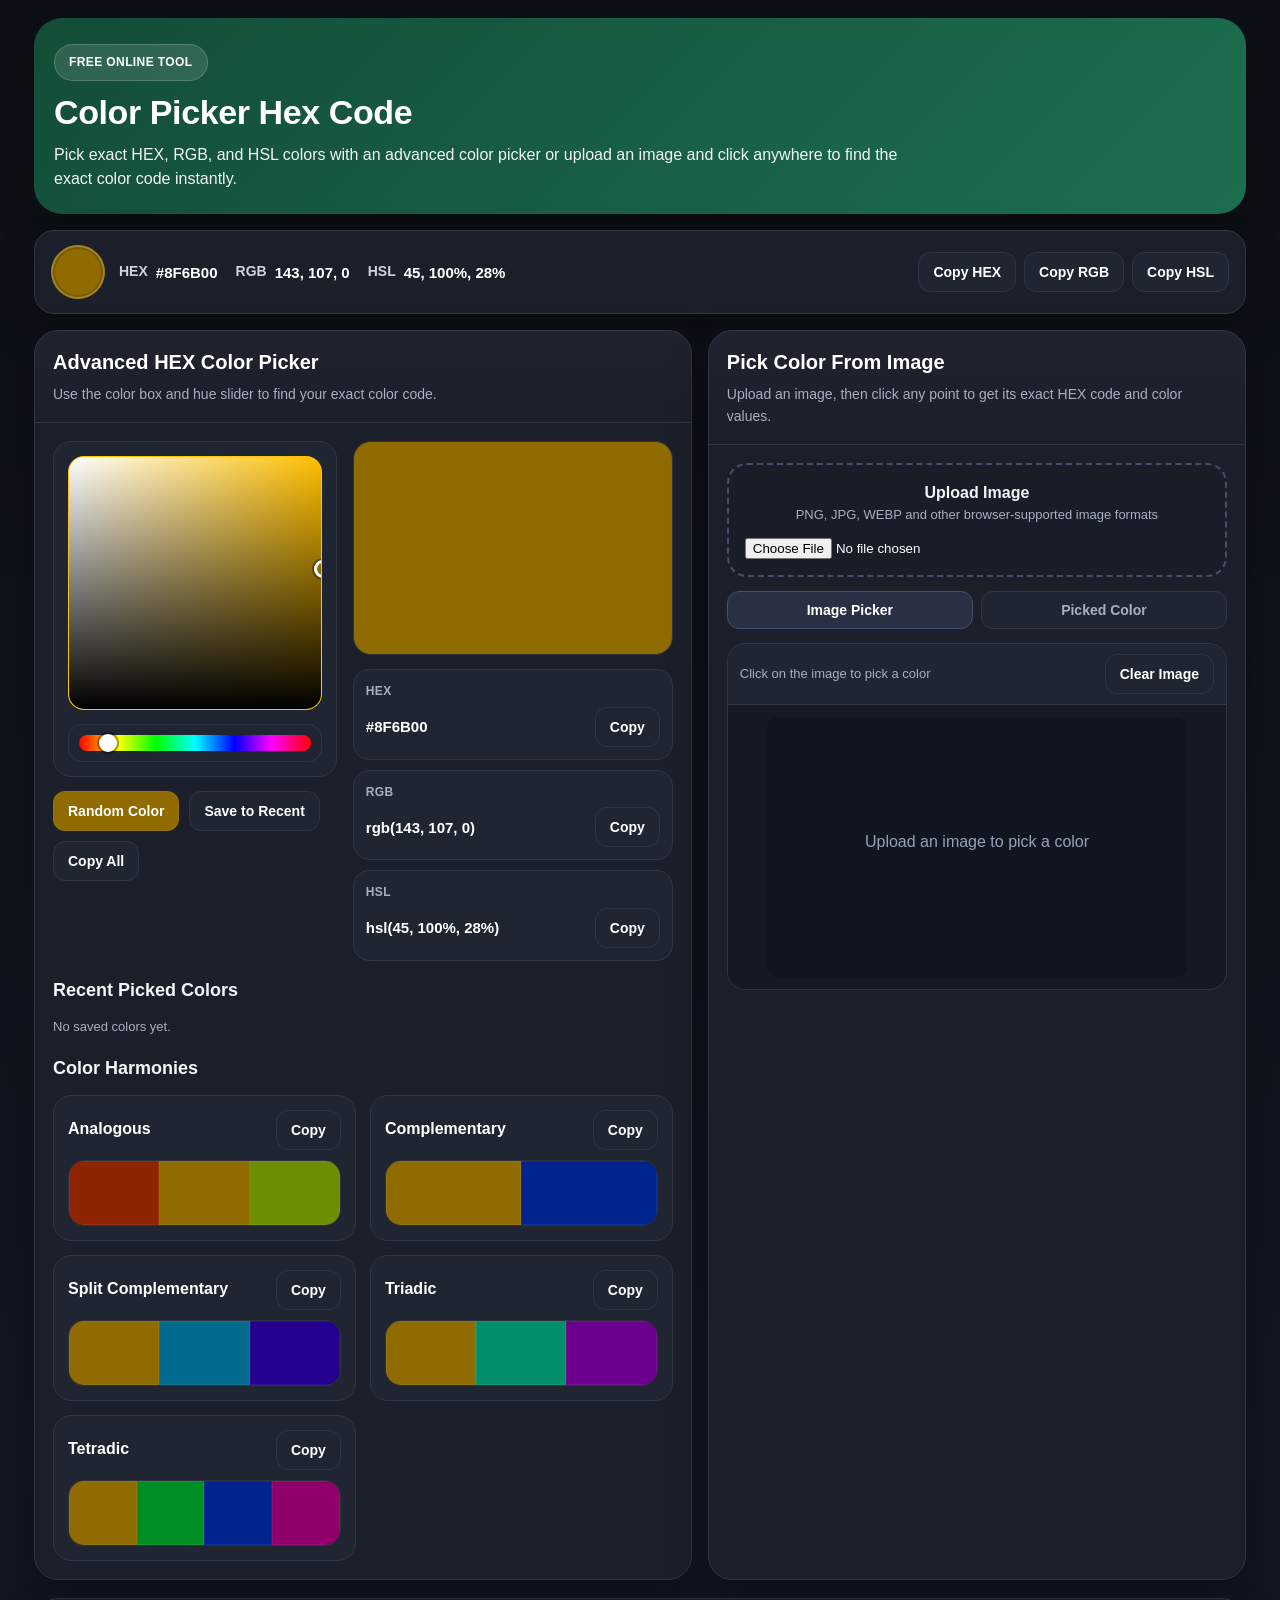
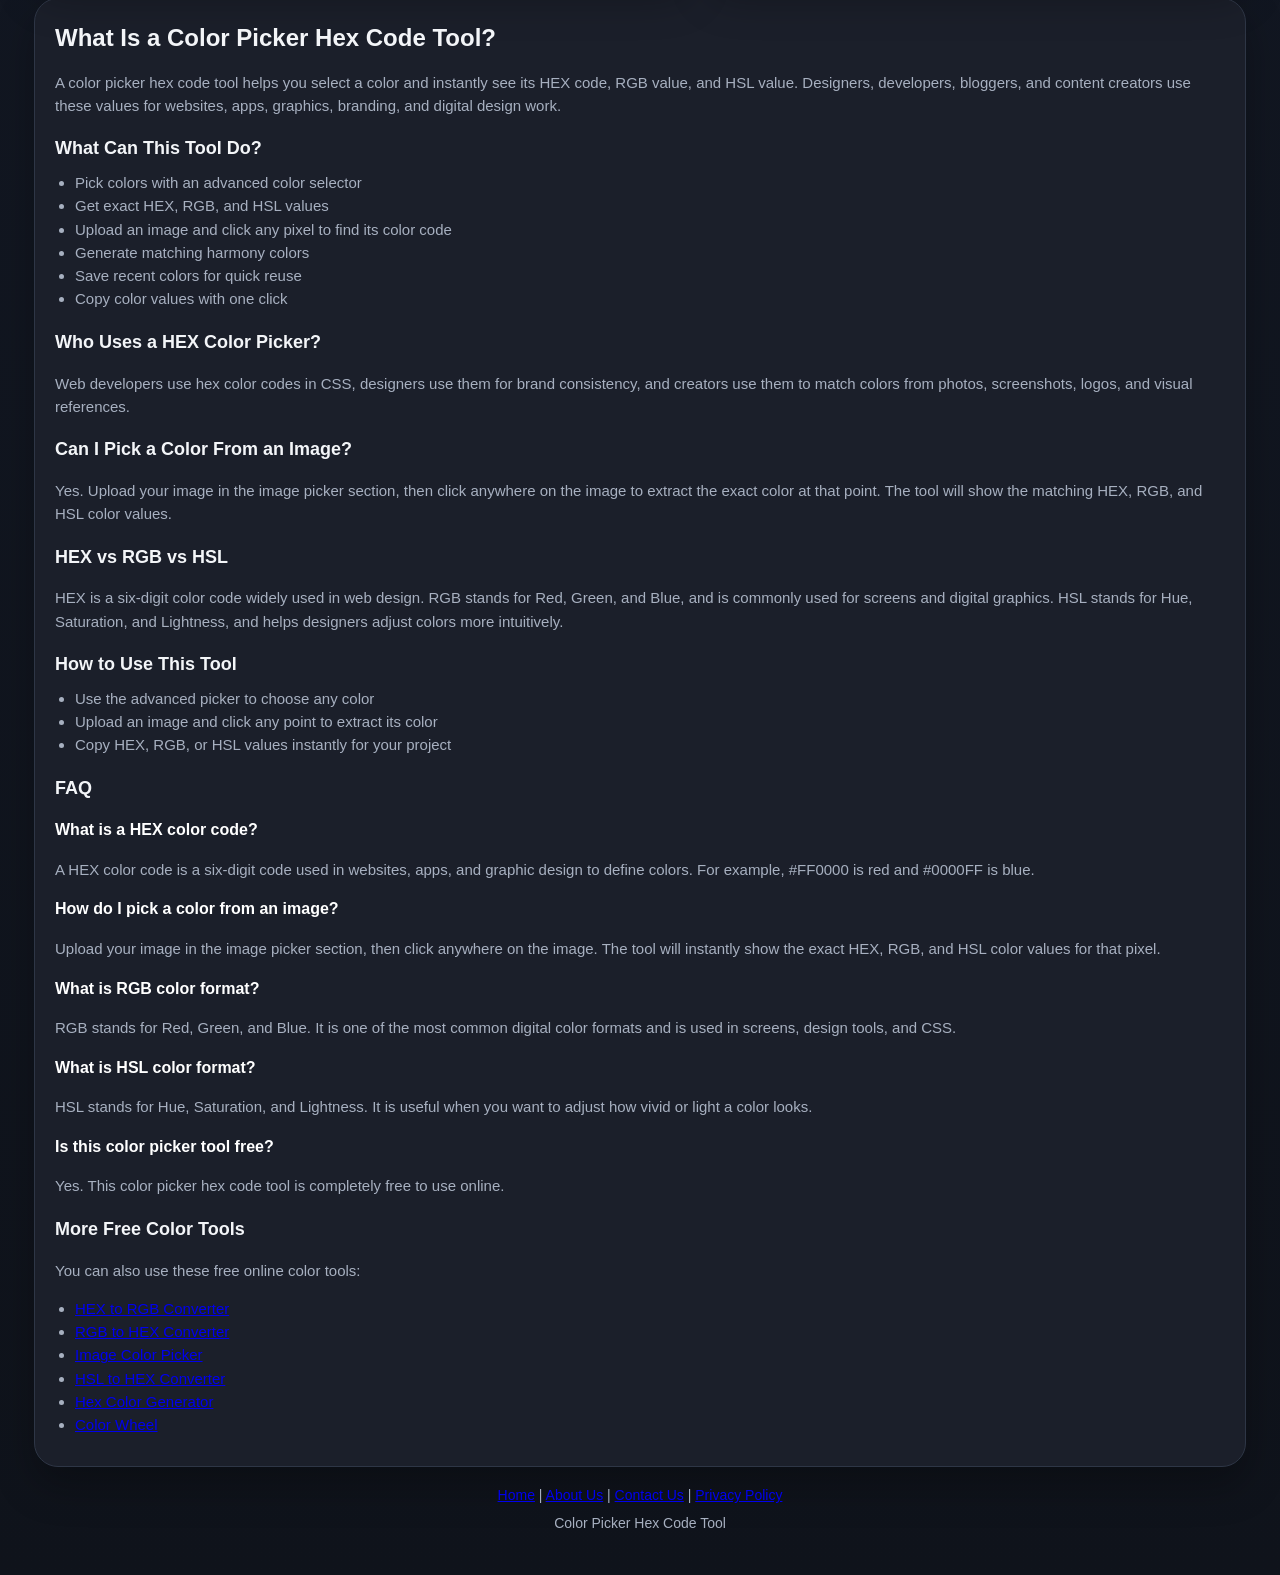
==== index.html @ aa0d80d0 "Update index.html" ====
<!DOCTYPE html>
<html lang="en">
<head>
  <meta charset="UTF-8" />
  <link rel="icon" type="image/x-icon" href="/favicon.ico" />
  <!-- Google tag (gtag.js) -->
  <script async src="https://www.googletagmanager.com/gtag/js?id=G-P5N50SHEJW"></script>
  <script>
    window.dataLayer = window.dataLayer || [];
    function gtag(){dataLayer.push(arguments);}
    gtag('js', new Date());
    gtag('config', 'G-P5N50SHEJW');
  </script>
  <meta name="viewport" content="width=device-width, initial-scale=1.0" />

  <title>Color Picker Hex Code – Pick HEX, RGB, HSL Color From Picker or Image</title>
  <meta name="description" content="Free Color Picker Hex Code tool. Pick HEX, RGB, and HSL colors with an advanced color picker or upload an image and click any pixel to get its exact color code online." />
  <meta name="keywords" content="color picker hex code, hex color picker, color picker, image color picker, pick color from image, hex code picker, rgb color picker, hsl color picker" />
  <meta name="robots" content="index, follow" />
  <meta name="theme-color" content="#0f1117" />
  <meta name="twitter:card" content="summary_large_image" />
  <meta name="twitter:title" content="Color Picker Hex Code – Pick HEX, RGB, HSL Color From Picker or Image" />
  <meta name="twitter:description" content="Use a free online color picker hex code tool or upload an image to pick exact HEX, RGB, and HSL colors." />
  <link rel="canonical" href="https://colorpickerhexcode.com/" />

  <meta property="og:title" content="Color Picker Hex Code – Pick HEX, RGB, HSL Color From Picker or Image" />
  <meta property="og:description" content="Use a free online color picker hex code tool or upload an image to pick exact HEX, RGB, and HSL colors." />
  <meta property="og:type" content="website" />
  <meta property="og:url" content="https://colorpickerhexcode.com/" />

  <style>
    :root{
      --bg:#0f1117;
      --bg-2:#171a22;
      --card:#1b1f2a;
      --card-2:#202532;
      --text:#f3f5f8;
      --muted:#a7b0c0;
      --line:#2e3646;
      --accent:#8f6b00;
      --accent-2:#c9a227;
      --green:#134d37;
      --soft:#121620;
      --shadow:0 18px 40px rgba(0,0,0,.28);
      --radius-xl:24px;
      --radius-lg:18px;
      --radius-md:14px;
    }

    *{ box-sizing:border-box; }

    html,body{
      margin:0;
      padding:0;
      font-family:Arial,sans-serif;
      background:linear-gradient(180deg, #0c0f15, #121722 45%, #0f131b);
      color:var(--text);
    }

    body{ line-height:1.55; }

    .container{
      max-width:1240px;
      margin:0 auto;
      padding:18px 14px 34px;
    }

    .hero{
      background:linear-gradient(135deg, #134d37, #1d6f4f);
      color:#fff;
      border-radius:28px;
      padding:26px 20px 22px;
      box-shadow:var(--shadow);
      margin-bottom:16px;
    }

    .eyebrow{
      display:inline-block;
      padding:8px 14px;
      border-radius:999px;
      background:rgba(255,255,255,.12);
      border:1px solid rgba(255,255,255,.18);
      font-size:12px;
      font-weight:700;
      letter-spacing:.4px;
      text-transform:uppercase;
      margin-bottom:12px;
    }

    h1{
      margin:0;
      font-size:34px;
      line-height:1.12;
      letter-spacing:-.4px;
    }

    .hero p{
      margin:12px 0 0;
      max-width:860px;
      font-size:16px;
      color:rgba(255,255,255,.94);
    }

    .top-bar{
      background:var(--card);
      border:1px solid var(--line);
      border-radius:20px;
      padding:14px 16px;
      display:grid;
      grid-template-columns:auto 1fr auto;
      gap:14px;
      align-items:center;
      box-shadow:var(--shadow);
      margin-bottom:16px;
    }

    .top-swatch{
      width:54px;
      height:54px;
      border-radius:50%;
      border:2px solid rgba(255,255,255,.16);
      box-shadow:inset 0 0 0 2px rgba(0,0,0,.15);
      background:#8f6b00;
      flex:none;
    }

    .top-values{
      display:flex;
      gap:18px;
      flex-wrap:wrap;
      align-items:center;
      min-width:0;
    }

    .top-item{
      display:flex;
      gap:8px;
      align-items:center;
      flex-wrap:wrap;
    }

    .top-label{
      font-size:14px;
      font-weight:700;
      color:#d9deea;
      opacity:.95;
    }

    .top-value{
      font-size:15px;
      font-weight:800;
      color:#fff;
      word-break:break-word;
    }

    .top-actions{
      display:flex;
      gap:8px;
      flex-wrap:wrap;
      justify-content:flex-end;
    }

    .grid{
      display:grid;
      grid-template-columns:1.1fr .9fr;
      gap:16px;
    }

    .card{
      background:var(--card);
      border:1px solid var(--line);
      border-radius:var(--radius-xl);
      box-shadow:var(--shadow);
      overflow:hidden;
    }

    .card-head{
      padding:16px 18px;
      border-bottom:1px solid var(--line);
      background:linear-gradient(180deg, rgba(255,255,255,.02), rgba(255,255,255,0));
    }

    .card-head h2{
      margin:0;
      font-size:20px;
      color:#fff;
    }

    .card-head p{
      margin:6px 0 0;
      color:var(--muted);
      font-size:14px;
    }

    .card-body{ padding:18px; }

    .btn, .mini-btn, .tab-btn{
      border:none;
      cursor:pointer;
      font-family:inherit;
      transition:.18s ease;
    }

    .btn{
      background:var(--accent);
      color:#fff;
      padding:11px 14px;
      border-radius:12px;
      font-size:14px;
      font-weight:700;
      border:1px solid rgba(255,255,255,.06);
    }

    .btn.secondary{
      background:var(--card-2);
      color:#fff;
      border:1px solid var(--line);
    }

    .btn:hover,
    .mini-btn:hover,
    .tab-btn:hover{
      transform:translateY(-1px);
    }

    .controls{
      display:flex;
      gap:10px;
      flex-wrap:wrap;
      margin-top:14px;
    }

    .picker-grid{
      display:grid;
      grid-template-columns:1fr 320px;
      gap:16px;
      align-items:start;
    }

    .sv-panel{
      background:var(--card-2);
      border:1px solid var(--line);
      border-radius:18px;
      padding:14px;
    }

    .sv-wrap{
      position:relative;
      width:100%;
      aspect-ratio:1/1;
      border-radius:16px;
      overflow:hidden;
      cursor:crosshair;
      border:1px solid rgba(255,255,255,.06);
      background:red;
    }

    .sv-white,
    .sv-black{
      position:absolute;
      inset:0;
    }

    .sv-white{
      background:linear-gradient(to right, #fff, rgba(255,255,255,0));
    }

    .sv-black{
      background:linear-gradient(to top, #000, rgba(0,0,0,0));
    }

    .sv-pointer{
      position:absolute;
      width:18px;
      height:18px;
      border-radius:50%;
      border:3px solid #fff;
      box-shadow:0 0 0 2px rgba(0,0,0,.35);
      transform:translate(-50%, -50%);
      pointer-events:none;
    }

    .hue-wrap{
      margin-top:14px;
      background:var(--card-2);
      border:1px solid var(--line);
      border-radius:14px;
      padding:10px;
    }

    .hue-track{
      position:relative;
      height:16px;
      border-radius:999px;
      cursor:pointer;
      background:linear-gradient(90deg,
        #ff0000 0%,
        #ffff00 17%,
        #00ff00 33%,
        #00ffff 50%,
        #0000ff 67%,
        #ff00ff 83%,
        #ff0000 100%);
    }

    .hue-thumb{
      position:absolute;
      top:50%;
      width:18px;
      height:18px;
      border-radius:50%;
      border:3px solid #fff;
      box-shadow:0 0 0 2px rgba(0,0,0,.35);
      transform:translate(-50%, -50%);
      pointer-events:none;
      background:#fff;
    }

    .picker-side{
      display:grid;
      gap:14px;
    }

    .preview-box{
      min-height:214px;
      border-radius:18px;
      border:1px solid var(--line);
      background:#8f6b00;
    }

    .value-grid{
      display:flex;
      gap:10px;
      flex-wrap:wrap;
    }

    .value-box{
      flex:1 1 190px;
      min-width:190px;
      border:1px solid var(--line);
      border-radius:16px;
      padding:12px;
      background:var(--card-2);
    }

    .label{
      font-size:12px;
      font-weight:700;
      color:var(--muted);
      margin-bottom:6px;
      text-transform:uppercase;
      letter-spacing:.4px;
    }

    .value-row{
      display:flex;
      gap:8px;
      align-items:center;
      justify-content:space-between;
      flex-wrap:wrap;
    }

    .value-text{
      flex:1;
      min-width:0;
      font-size:15px;
      font-weight:800;
      color:#fff;
      word-break:break-word;
    }

    .status{
      margin-top:10px;
      min-height:18px;
      font-size:13px;
      color:var(--muted);
    }

    .recent{
      margin-top:16px;
    }

    .recent h3,
    .harmonies h3{
      margin:0 0 12px;
      font-size:18px;
    }

    .palette{
      display:flex;
      flex-wrap:wrap;
      gap:10px;
    }

    .chip{
      width:62px;
      text-align:center;
    }

    .chip-color{
      width:62px;
      height:62px;
      border-radius:14px;
      border:1px solid var(--line);
      cursor:pointer;
      background:#777;
    }

    .chip-code{
      margin-top:6px;
      font-size:11px;
      font-weight:700;
      color:var(--muted);
      word-break:break-word;
    }

    .tabs{
      display:grid;
      grid-template-columns:repeat(2,1fr);
      gap:8px;
      margin:14px 0;
    }

    .tab-btn{
      padding:10px 12px;
      border-radius:12px;
      border:1px solid var(--line);
      background:var(--card-2);
      color:var(--muted);
      font-weight:700;
      font-size:14px;
    }

    .tab-btn.active{
      background:#293043;
      color:#fff;
      border-color:#46506a;
    }

    .panel{ display:none; }
    .panel.active{ display:block; }

    .upload-box{
      border:2px dashed #44506a;
      border-radius:20px;
      padding:16px;
      background:#181d28;
      text-align:center;
    }

    .upload-box input{
      display:block;
      width:100%;
      margin:12px 0 0;
      color:#fff;
    }

    .hint{
      color:var(--muted);
      font-size:13px;
    }

    .canvas-wrap{
      border:1px solid var(--line);
      border-radius:18px;
      background:var(--card-2);
      overflow:hidden;
    }

    .canvas-toolbar{
      padding:10px 12px;
      border-bottom:1px solid var(--line);
      display:flex;
      justify-content:space-between;
      align-items:center;
      gap:10px;
      flex-wrap:wrap;
    }

    .canvas-stage{
      padding:12px;
      display:flex;
      justify-content:center;
      align-items:center;
      min-height:260px;
      background:#151923;
    }

    canvas{
      max-width:100%;
      height:auto;
      display:block;
      border-radius:12px;
      cursor:crosshair;
      background:#111520;
    }

    .picked-info{
      display:grid;
      grid-template-columns:90px 1fr;
      gap:12px;
      align-items:center;
      margin-top:14px;
      padding:12px;
      border:1px solid var(--line);
      border-radius:16px;
      background:var(--card-2);
    }

    .picked-preview{
      width:90px;
      height:90px;
      border-radius:16px;
      border:1px solid var(--line);
      background:#134d37;
    }

    .harmonies{
      margin-top:18px;
    }

    .harmonies-grid{
      display:grid;
      grid-template-columns:repeat(2,1fr);
      gap:14px;
    }

    .harmony-card{
      background:var(--card-2);
      border:1px solid var(--line);
      border-radius:18px;
      padding:14px;
    }

    .harmony-head{
      display:flex;
      align-items:center;
      justify-content:space-between;
      gap:10px;
      margin-bottom:10px;
    }

    .harmony-title{
      font-size:16px;
      font-weight:800;
      color:#fff;
    }

    .harmony-strip{
      display:flex;
      overflow:hidden;
      border-radius:16px;
      min-height:64px;
      border:1px solid rgba(255,255,255,.06);
    }

    .harmony-color{
      flex:1;
      position:relative;
      cursor:pointer;
      min-height:64px;
    }

    .harmony-color::after{
      content:"";
      position:absolute;
      inset:0;
      box-shadow:inset 0 0 0 1px rgba(255,255,255,.06);
    }

    .info{
      margin-top:18px;
      background:var(--card);
      border:1px solid var(--line);
      border-radius:var(--radius-xl);
      box-shadow:var(--shadow);
      padding:20px;
    }

    .info h2{
      margin:0 0 10px;
      font-size:24px;
    }

    .info h3{
      margin:18px 0 8px;
      font-size:18px;
    }

    .info h4{
      margin:16px 0 8px;
      font-size:16px;
      color:#fff;
    }

    .info p, .info li{
      color:var(--muted);
      font-size:15px;
    }

    .info ul{
      margin:0 0 10px 20px;
      padding:0;
    }

    .footer{
      text-align:center;
      color:var(--muted);
      font-size:14px;
      padding:18px 8px 6px;
    }

    @media (max-width:1020px){
      .grid{
        grid-template-columns:1fr;
      }
      .picker-grid{
        grid-template-columns:1fr;
      }
      .harmonies-grid{
        grid-template-columns:1fr;
      }
    }

    @media (max-width:760px){
      .container{
        padding:10px 10px 26px;
      }

      .hero{
        border-radius:22px;
        padding:20px 16px 18px;
      }

      h1{
        font-size:26px;
      }

      .top-bar{
        grid-template-columns:1fr;
        justify-items:start;
      }

      .top-actions{
        justify-content:flex-start;
      }

      .picker-side{
        gap:10px;
      }

      .preview-box{
        min-height:54px;
        height:54px;
        border-radius:999px;
      }

      .controls #copyAllBtn{
        display:none;
      }

      .picker-side .value-grid{
        display:none;
      }

      .picked-info{
        grid-template-columns:1fr;
      }

      .picked-preview{
        width:100%;
        height:54px;
        border-radius:999px;
      }
    }
  </style>

  <script type="application/ld+json">
  {
    "@context":"https://schema.org",
    "@type":"WebApplication",
    "name":"Color Picker Hex Code",
    "url":"https://colorpickerhexcode.com/",
    "applicationCategory":"UtilityApplication",
    "operatingSystem":"Any",
    "description":"A free online color picker hex code tool that lets users select colors and pick exact color values from uploaded images."
  }
  </script>
</head>
<body>
  <div class="container">
    <section class="hero">
      <div class="eyebrow">Free Online Tool</div>
      <h1>Color Picker Hex Code</h1>
      <p>
        Pick exact HEX, RGB, and HSL colors with an advanced color picker or upload an image and click anywhere to find the exact color code instantly.
      </p>
    </section>

    <section class="top-bar">
      <div class="top-swatch" id="topSwatch"></div>

      <div class="top-values">
        <div class="top-item">
          <span class="top-label">HEX</span>
          <span class="top-value" id="topHex">#8F6B00</span>
        </div>
        <div class="top-item">
          <span class="top-label">RGB</span>
          <span class="top-value" id="topRgb">143, 107, 0</span>
        </div>
        <div class="top-item">
          <span class="top-label">HSL</span>
          <span class="top-value" id="topHsl">45, 100%, 28%</span>
        </div>
      </div>

      <div class="top-actions">
        <button class="btn secondary" id="copyTopHexBtn">Copy HEX</button>
        <button class="btn secondary" id="copyTopRgbBtn">Copy RGB</button>
        <button class="btn secondary" id="copyTopHslBtn">Copy HSL</button>
      </div>
    </section>

    <section class="grid">
      <div class="card">
        <div class="card-head">
          <h2>Advanced HEX Color Picker</h2>
          <p>Use the color box and hue slider to find your exact color code.</p>
        </div>

        <div class="card-body">
          <div class="picker-grid">
            <div>
              <div class="sv-panel">
                <div class="sv-wrap" id="svWrap">
                  <div class="sv-white"></div>
                  <div class="sv-black"></div>
                  <div class="sv-pointer" id="svPointer"></div>
                </div>

                <div class="hue-wrap">
                  <div class="hue-track" id="hueTrack">
                    <div class="hue-thumb" id="hueThumb"></div>
                  </div>
                </div>
              </div>

              <div class="controls">
                <button class="btn" id="randomBtn">Random Color</button>
                <button class="btn secondary" id="saveRecentBtn">Save to Recent</button>
                <button class="btn secondary" id="copyAllBtn">Copy All</button>
              </div>

              <div class="status" id="status"></div>
            </div>

            <div class="picker-side">
              <div class="preview-box" id="bigSwatch"></div>

              <div class="value-grid">
                <div class="value-box">
                  <div class="label">HEX</div>
                  <div class="value-row">
                    <div class="value-text" id="hexValue">#8F6B00</div>
                    <button class="btn secondary" id="copyHexBtn">Copy</button>
                  </div>
                </div>

                <div class="value-box">
                  <div class="label">RGB</div>
                  <div class="value-row">
                    <div class="value-text" id="rgbValue">rgb(143, 107, 0)</div>
                    <button class="btn secondary" id="copyRgbBtn">Copy</button>
                  </div>
                </div>

                <div class="value-box">
                  <div class="label">HSL</div>
                  <div class="value-row">
                    <div class="value-text" id="hslValue">hsl(45, 100%, 28%)</div>
                    <button class="btn secondary" id="copyHslBtn">Copy</button>
                  </div>
                </div>
              </div>
            </div>
          </div>

          <div class="recent">
            <h3>Recent Picked Colors</h3>
            <div class="palette" id="recentPalette"></div>
          </div>

          <div class="harmonies">
            <h3>Color Harmonies</h3>
            <div class="harmonies-grid" id="harmoniesGrid"></div>
          </div>
        </div>
      </div>

      <div class="card">
        <div class="card-head">
          <h2>Pick Color From Image</h2>
          <p>Upload an image, then click any point to get its exact HEX code and color values.</p>
        </div>

        <div class="card-body">
          <div class="upload-box">
            <strong>Upload Image</strong>
            <div class="hint">PNG, JPG, WEBP and other browser-supported image formats</div>
            <input type="file" id="imageUpload" accept="image/*" />
          </div>

          <div class="tabs">
            <button class="tab-btn active" data-tab="imageTab">Image Picker</button>
            <button class="tab-btn" data-tab="pickedTab">Picked Color</button>
          </div>

          <div class="panel active" id="imageTab">
            <div class="canvas-wrap">
              <div class="canvas-toolbar">
                <div class="hint">Click on the image to pick a color</div>
                <button class="btn secondary" id="clearImageBtn">Clear Image</button>
              </div>
              <div class="canvas-stage">
                <canvas id="imageCanvas" width="420" height="260"></canvas>
              </div>
            </div>
          </div>

          <div class="panel" id="pickedTab">
            <div class="picked-info">
              <div class="picked-preview" id="pickedPreview"></div>

              <div>
                <div class="value-grid">
                  <div class="value-box">
                    <div class="label">HEX</div>
                    <div class="value-row">
                      <div class="value-text" id="imgHex">#134D37</div>
                      <button class="btn secondary" id="copyImgHexBtn">Copy</button>
                    </div>
                  </div>

                  <div class="value-box">
                    <div class="label">RGB</div>
                    <div class="value-row">
                      <div class="value-text" id="imgRgb">rgb(19, 77, 55)</div>
                      <button class="btn secondary" id="copyImgRgbBtn">Copy</button>
                    </div>
                  </div>

                  <div class="value-box">
                    <div class="label">HSL</div>
                    <div class="value-row">
                      <div class="value-text" id="imgHsl">hsl(157, 60%, 19%)</div>
                      <button class="btn secondary" id="copyImgHslBtn">Copy</button>
                    </div>
                  </div>
                </div>

                <div class="controls">
                  <button class="btn" id="usePickedBtn">Use This Color Above</button>
                  <button class="btn secondary" id="savePickedBtn">Save Picked Color</button>
                </div>
              </div>
            </div>
          </div>

          <div class="status" id="imageStatus"></div>
        </div>
      </div>
    </section>

    <section class="info">
      <h2>What Is a Color Picker Hex Code Tool?</h2>
      <p>
        A color picker hex code tool helps you select a color and instantly see its HEX code, RGB value, and HSL value. Designers, developers, bloggers, and content creators use these values for websites, apps, graphics, branding, and digital design work.
      </p>

      <h3>What Can This Tool Do?</h3>
      <ul>
        <li>Pick colors with an advanced color selector</li>
        <li>Get exact HEX, RGB, and HSL values</li>
        <li>Upload an image and click any pixel to find its color code</li>
        <li>Generate matching harmony colors</li>
        <li>Save recent colors for quick reuse</li>
        <li>Copy color values with one click</li>
      </ul>

      <h3>Who Uses a HEX Color Picker?</h3>
      <p>
        Web developers use hex color codes in CSS, designers use them for brand consistency, and creators use them to match colors from photos, screenshots, logos, and visual references.
      </p>

      <h3>Can I Pick a Color From an Image?</h3>
      <p>
        Yes. Upload your image in the image picker section, then click anywhere on the image to extract the exact color at that point. The tool will show the matching HEX, RGB, and HSL color values.
      </p>

      <h3>HEX vs RGB vs HSL</h3>
      <p>
        HEX is a six-digit color code widely used in web design. RGB stands for Red, Green, and Blue, and is commonly used for screens and digital graphics. HSL stands for Hue, Saturation, and Lightness, and helps designers adjust colors more intuitively.
      </p>

      <h3>How to Use This Tool</h3>
      <ul>
        <li>Use the advanced picker to choose any color</li>
        <li>Upload an image and click any point to extract its color</li>
        <li>Copy HEX, RGB, or HSL values instantly for your project</li>
      </ul>

      <h3>FAQ</h3>

      <h4>What is a HEX color code?</h4>
      <p>
        A HEX color code is a six-digit code used in websites, apps, and graphic design to define colors. For example, #FF0000 is red and #0000FF is blue.
      </p>

      <h4>How do I pick a color from an image?</h4>
      <p>
        Upload your image in the image picker section, then click anywhere on the image. The tool will instantly show the exact HEX, RGB, and HSL color values for that pixel.
      </p>

      <h4>What is RGB color format?</h4>
      <p>
        RGB stands for Red, Green, and Blue. It is one of the most common digital color formats and is used in screens, design tools, and CSS.
      </p>

      <h4>What is HSL color format?</h4>
      <p>
        HSL stands for Hue, Saturation, and Lightness. It is useful when you want to adjust how vivid or light a color looks.
      </p>

      <h4>Is this color picker tool free?</h4>
      <p>
        Yes. This color picker hex code tool is completely free to use online.
      </p>
      <h3>More Free Color Tools</h3>

      <p>
      You can also use these free online color tools:
      </p>

      <ul>
        <li><a href="/hex-to-rgb.html">HEX to RGB Converter</a></li>
        <li><a href="/rgb-to-hex.html">RGB to HEX Converter</a></li>
        <li><a href="/image-color-picker.html">Image Color Picker</a></li>
        <li><a href="/hsl-to-hex.html">HSL to HEX Converter</a></li>
        <li><a href="/hex-color-generator.html">Hex Color Generator</a></li>
        <li><a href="/color-wheel.html">Color Wheel</a></li>
      </ul>
    </section>

    <div class="footer">
      <div>
        <a href="/">Home</a> |
        <a href="/about.html">About Us</a> |
        <a href="/contact.html">Contact Us</a> |
        <a href="/privacy-policy.html">Privacy Policy</a>
      </div>

      <div style="margin-top:6px;">
        Color Picker Hex Code Tool
      </div>
    </div>

  <script>
    const bigSwatch = document.getElementById('bigSwatch');
    const topSwatch = document.getElementById('topSwatch');

    const hexValue = document.getElementById('hexValue');
    const rgbValue = document.getElementById('rgbValue');
    const hslValue = document.getElementById('hslValue');

    const topHex = document.getElementById('topHex');
    const topRgb = document.getElementById('topRgb');
    const topHsl = document.getElementById('topHsl');

    const status = document.getElementById('status');
    const imageStatus = document.getElementById('imageStatus');

    const randomBtn = document.getElementById('randomBtn');
    const saveRecentBtn = document.getElementById('saveRecentBtn');
    const copyAllBtn = document.getElementById('copyAllBtn');

    const copyHexBtn = document.getElementById('copyHexBtn');
    const copyRgbBtn = document.getElementById('copyRgbBtn');
    const copyHslBtn = document.getElementById('copyHslBtn');

    const copyTopHexBtn = document.getElementById('copyTopHexBtn');
    const copyTopRgbBtn = document.getElementById('copyTopRgbBtn');
    const copyTopHslBtn = document.getElementById('copyTopHslBtn');

    const recentPalette = document.getElementById('recentPalette');
    const harmoniesGrid = document.getElementById('harmoniesGrid');

    const svWrap = document.getElementById('svWrap');
    const svPointer = document.getElementById('svPointer');
    const hueTrack = document.getElementById('hueTrack');
    const hueThumb = document.getElementById('hueThumb');

    const imageUpload = document.getElementById('imageUpload');
    const clearImageBtn = document.getElementById('clearImageBtn');
    const imageCanvas = document.getElementById('imageCanvas');
    const ctx = imageCanvas.getContext('2d', { willReadFrequently: true });

    const imgHex = document.getElementById('imgHex');
    const imgRgb = document.getElementById('imgRgb');
    const imgHsl = document.getElementById('imgHsl');
    const pickedPreview = document.getElementById('pickedPreview');
    const usePickedBtn = document.getElementById('usePickedBtn');
    const savePickedBtn = document.getElementById('savePickedBtn');
    const copyImgHexBtn = document.getElementById('copyImgHexBtn');
    const copyImgRgbBtn = document.getElementById('copyImgRgbBtn');
    const copyImgHslBtn = document.getElementById('copyImgHslBtn');

    const tabButtons = document.querySelectorAll('.tab-btn');
    const panels = document.querySelectorAll('.panel');

    const STORAGE_KEY = 'color_picker_hex_recent_v2';

    let currentHue = 45;
    let currentSat = 100;
    let currentVal = 56;

    let lastPickedFromImage = '#134D37';
    let drawn = false;

    function setStatus(text, target = status) {
      target.textContent = text;
      clearTimeout(target._timer);
      target._timer = setTimeout(() => target.textContent = '', 1800);
    }

    function clamp(v, min, max) {
      return Math.min(max, Math.max(min, v));
    }

    function componentToHex(c) {
      const hex = c.toString(16).toUpperCase();
      return hex.length === 1 ? '0' + hex : hex;
    }

    function rgbToHex(r, g, b) {
      return '#' + componentToHex(r) + componentToHex(g) + componentToHex(b);
    }

    function hexToRgb(hex) {
      let clean = hex.replace('#', '').trim();
      if (clean.length === 3) {
        clean = clean.split('').map(ch => ch + ch).join('');
      }
      const num = parseInt(clean, 16);
      return {
        r: (num >> 16) & 255,
        g: (num >> 8) & 255,
        b: num & 255
      };
    }

    function rgbToHsl(r, g, b) {
      r /= 255;
      g /= 255;
      b /= 255;

      const max = Math.max(r, g, b);
      const min = Math.min(r, g, b);
      let h, s, l = (max + min) / 2;

      if (max === min) {
        h = s = 0;
      } else {
        const d = max - min;
        s = l > 0.5 ? d / (2 - max - min) : d / (max + min);

        switch (max) {
          case r:
            h = (g - b) / d + (g < b ? 6 : 0);
            break;
          case g:
            h = (b - r) / d + 2;
            break;
          default:
            h = (r - g) / d + 4;
        }

        h /= 6;
      }

      return {
        h: Math.round(h * 360),
        s: Math.round(s * 100),
        l: Math.round(l * 100)
      };
    }

    function hslToRgb(h, s, l) {
      s /= 100;
      l /= 100;

      const c = (1 - Math.abs(2 * l - 1)) * s;
      const x = c * (1 - Math.abs((h / 60) % 2 - 1));
      const m = l - c / 2;
      let r = 0, g = 0, b = 0;

      if (0 <= h && h < 60) { r = c; g = x; b = 0; }
      else if (60 <= h && h < 120) { r = x; g = c; b = 0; }
      else if (120 <= h && h < 180) { r = 0; g = c; b = x; }
      else if (180 <= h && h < 240) { r = 0; g = x; b = c; }
      else if (240 <= h && h < 300) { r = x; g = 0; b = c; }
      else { r = c; g = 0; b = x; }

      return {
        r: Math.round((r + m) * 255),
        g: Math.round((g + m) * 255),
        b: Math.round((b + m) * 255)
      };
    }

    function hsvToRgb(h, s, v) {
      s /= 100;
      v /= 100;

      let c = v * s;
      let x = c * (1 - Math.abs((h / 60) % 2 - 1));
      let m = v - c;
      let r = 0, g = 0, b = 0;

      if (0 <= h && h < 60) { r = c; g = x; b = 0; }
      else if (60 <= h && h < 120) { r = x; g = c; b = 0; }
      else if (120 <= h && h < 180) { r = 0; g = c; b = x; }
      else if (180 <= h && h < 240) { r = 0; g = x; b = c; }
      else if (240 <= h && h < 300) { r = x; g = 0; b = c; }
      else { r = c; g = 0; b = x; }

      return {
        r: Math.round((r + m) * 255),
        g: Math.round((g + m) * 255),
        b: Math.round((b + m) * 255)
      };
    }

    function rgbToHsv(r, g, b) {
      r /= 255;
      g /= 255;
      b /= 255;

      const max = Math.max(r, g, b), min = Math.min(r, g, b);
      const d = max - min;
      let h = 0;
      const s = max === 0 ? 0 : d / max;
      const v = max;

      if (d !== 0) {
        switch (max) {
          case r:
            h = ((g - b) / d + (g < b ? 6 : 0)) * 60;
            break;
          case g:
            h = ((b - r) / d + 2) * 60;
            break;
          default:
            h = ((r - g) / d + 4) * 60;
        }
      }

      return {
        h: Math.round(h),
        s: Math.round(s * 100),
        v: Math.round(v * 100)
      };
    }

    function setMainColorFromHSV(h, s, v) {
      currentHue = ((h % 360) + 360) % 360;
      currentSat = clamp(s, 0, 100);
      currentVal = clamp(v, 0, 100);

      const rgb = hsvToRgb(currentHue, currentSat, currentVal);
      const hex = rgbToHex(rgb.r, rgb.g, rgb.b);
      const hsl = rgbToHsl(rgb.r, rgb.g, rgb.b);

      svWrap.style.background = `hsl(${currentHue}, 100%, 50%)`;
      bigSwatch.style.background = hex;
      topSwatch.style.background = hex;

      hexValue.textContent = hex;
      rgbValue.textContent = `rgb(${rgb.r}, ${rgb.g}, ${rgb.b})`;
      hslValue.textContent = `hsl(${hsl.h}, ${hsl.s}%, ${hsl.l}%)`;

      topHex.textContent = hex;
      topRgb.textContent = `${rgb.r}, ${rgb.g}, ${rgb.b}`;
      topHsl.textContent = `${hsl.h}, ${hsl.s}%, ${hsl.l}%`;

      positionPointers();
      renderHarmonies(hex);
    }

    function setMainColorFromHex(hex) {
      const rgb = hexToRgb(hex);
      const hsv = rgbToHsv(rgb.r, rgb.g, rgb.b);
      setMainColorFromHSV(hsv.h, hsv.s, hsv.v);
    }

    function setImagePickedColor(hex) {
      const rgb = hexToRgb(hex);
      const hsl = rgbToHsl(rgb.r, rgb.g, rgb.b);

      lastPickedFromImage = hex.toUpperCase();
      pickedPreview.style.background = hex;
      imgHex.textContent = hex.toUpperCase();
      imgRgb.textContent = `rgb(${rgb.r}, ${rgb.g}, ${rgb.b})`;
      imgHsl.textContent = `hsl(${hsl.h}, ${hsl.s}%, ${hsl.l}%)`;
    }

    function positionPointers() {
      const svRect = svWrap.getBoundingClientRect();
      const x = (currentSat / 100) * svRect.width;
      const y = ((100 - currentVal) / 100) * svRect.height;
      svPointer.style.left = `${x}px`;
      svPointer.style.top = `${y}px`;

      const hueRect = hueTrack.getBoundingClientRect();
      const hx = (currentHue / 360) * hueRect.width;
      hueThumb.style.left = `${hx}px`;
      hueThumb.style.top = '50%';
    }

    function getCurrentHex() {
      return hexValue.textContent;
    }

    function getCurrentRgb() {
      return rgbValue.textContent;
    }

    function getCurrentHsl() {
      return hslValue.textContent;
    }

    function getRecentColors() {
      try {
        return JSON.parse(localStorage.getItem(STORAGE_KEY)) || [];
      } catch {
        return [];
      }
    }

    function saveRecentColors(colors) {
      localStorage.setItem(STORAGE_KEY, JSON.stringify(colors));
    }

    function addRecentColor(hex) {
      let colors = getRecentColors();
      hex = hex.toUpperCase();
      colors = [hex, ...colors.filter(c => c !== hex)].slice(0, 12);
      saveRecentColors(colors);
      renderRecentColors();
    }

    function renderRecentColors() {
      const colors = getRecentColors();
      if (!colors.length) {
        recentPalette.innerHTML = '<div class="hint">No saved colors yet.</div>';
        return;
      }

      recentPalette.innerHTML = colors.map(color => `
        <div class="chip">
          <div class="chip-color" data-color="${color}" style="background:${color};"></div>
          <div class="chip-code">${color}</div>
        </div>
      `).join('');

      recentPalette.querySelectorAll('.chip-color').forEach(el => {
        el.addEventListener('click', () => {
          const color = el.getAttribute('data-color');
          setMainColorFromHex(color);
          setStatus('Recent color loaded.');
        });
      });
    }

    function randomHex() {
      const r = Math.floor(Math.random() * 256);
      const g = Math.floor(Math.random() * 256);
      const b = Math.floor(Math.random() * 256);
      return rgbToHex(r, g, b);
    }

    function copyText(text, target = status) {
      navigator.clipboard.writeText(text).then(() => {
        setStatus('Copied.', target);
      }).catch(() => {
        setStatus('Copy failed.', target);
      });
    }

    function switchTab(tabId) {
      tabButtons.forEach(btn => {
        btn.classList.toggle('active', btn.dataset.tab === tabId);
      });

      panels.forEach(panel => {
        panel.classList.toggle('active', panel.id === tabId);
      });
    }

    function clearCanvas() {
      ctx.clearRect(0, 0, imageCanvas.width, imageCanvas.height);
      ctx.fillStyle = '#111520';
      ctx.fillRect(0, 0, imageCanvas.width, imageCanvas.height);
      ctx.fillStyle = '#96a2b8';
      ctx.font = '16px Arial';
      ctx.textAlign = 'center';
      ctx.fillText('Upload an image to pick a color', imageCanvas.width / 2, imageCanvas.height / 2);
      drawn = false;
    }

    function drawImageToCanvas(img) {
      const maxW = 800;
      const maxH = 500;
      let w = img.width;
      let h = img.height;

      const ratio = Math.min(maxW / w, maxH / h, 1);
      w = Math.round(w * ratio);
      h = Math.round(h * ratio);

      imageCanvas.width = w;
      imageCanvas.height = h;

      ctx.clearRect(0, 0, w, h);
      ctx.drawImage(img, 0, 0, w, h);
      drawn = true;
    }

    function setupSVInteraction() {
      let dragging = false;

      const handle = (e) => {
        const rect = svWrap.getBoundingClientRect();
        const clientX = e.touches ? e.touches[0].clientX : e.clientX;
        const clientY = e.touches ? e.touches[0].clientY : e.clientY;

        const x = clamp(clientX - rect.left, 0, rect.width);
        const y = clamp(clientY - rect.top, 0, rect.height);

        const sat = (x / rect.width) * 100;
        const val = 100 - (y / rect.height) * 100;
        setMainColorFromHSV(currentHue, sat, val);
      };

      svWrap.addEventListener('mousedown', (e) => {
        dragging = true;
        handle(e);
      });

      window.addEventListener('mousemove', (e) => {
        if (dragging) handle(e);
      });

      window.addEventListener('mouseup', () => dragging = false);

      svWrap.addEventListener('touchstart', (e) => {
        dragging = true;
        handle(e);
      }, { passive: true });

      window.addEventListener('touchmove', (e) => {
        if (dragging) handle(e);
      }, { passive: true });

      window.addEventListener('touchend', () => dragging = false);
    }

    function setupHueInteraction() {
      let dragging = false;

      const handle = (e) => {
        const rect = hueTrack.getBoundingClientRect();
        const clientX = e.touches ? e.touches[0].clientX : e.clientX;
        const x = clamp(clientX - rect.left, 0, rect.width);
        const hue = (x / rect.width) * 360;
        setMainColorFromHSV(hue, currentSat, currentVal);
      };

      hueTrack.addEventListener('mousedown', (e) => {
        dragging = true;
        handle(e);
      });

      window.addEventListener('mousemove', (e) => {
        if (dragging) handle(e);
      });

      window.addEventListener('mouseup', () => dragging = false);

      hueTrack.addEventListener('touchstart', (e) => {
        dragging = true;
        handle(e);
      }, { passive: true });

      window.addEventListener('touchmove', (e) => {
        if (dragging) handle(e);
      }, { passive: true });

      window.addEventListener('touchend', () => dragging = false);
    }

    function makeHarmonyColors(baseHex) {
      const rgb = hexToRgb(baseHex);
      const baseHsl = rgbToHsl(rgb.r, rgb.g, rgb.b);

      const mk = (delta, s = baseHsl.s, l = baseHsl.l) => {
        const h = (baseHsl.h + delta + 360) % 360;
        const rgb2 = hslToRgb(h, s, l);
        return rgbToHex(rgb2.r, rgb2.g, rgb2.b);
      };

      return {
        analogous: [mk(-30), baseHex, mk(30)],
        complementary: [baseHex, mk(180)],
        splitComplementary: [baseHex, mk(150), mk(210)],
        triadic: [baseHex, mk(120), mk(240)],
        tetradic: [baseHex, mk(90), mk(180), mk(270)]
      };
    }

    function renderHarmonyCard(title, colors) {
      return `
        <div class="harmony-card">
          <div class="harmony-head">
            <div class="harmony-title">${title}</div>
            <button class="btn secondary harmony-copy-btn" data-colors="${colors.join(', ')}">Copy</button>
          </div>
          <div class="harmony-strip">
            ${colors.map(color => `<div class="harmony-color" data-color="${color}" style="background:${color}"></div>`).join('')}
          </div>
        </div>
      `;
    }

    function renderHarmonies(baseHex) {
      const harmonies = makeHarmonyColors(baseHex);

      harmoniesGrid.innerHTML = [
        renderHarmonyCard('Analogous', harmonies.analogous),
        renderHarmonyCard('Complementary', harmonies.complementary),
        renderHarmonyCard('Split Complementary', harmonies.splitComplementary),
        renderHarmonyCard('Triadic', harmonies.triadic),
        renderHarmonyCard('Tetradic', harmonies.tetradic)
      ].join('');

      harmoniesGrid.querySelectorAll('.harmony-color').forEach(el => {
        el.addEventListener('click', () => {
          const color = el.getAttribute('data-color');
          setMainColorFromHex(color);
          setStatus('Harmony color loaded.');
        });
      });

      harmoniesGrid.querySelectorAll('.harmony-copy-btn').forEach(btn => {
        btn.addEventListener('click', () => {
          copyText(btn.getAttribute('data-colors'));
        });
      });
    }

    randomBtn.addEventListener('click', () => {
      setMainColorFromHex(randomHex());
      setStatus('Random color generated.');
    });

    saveRecentBtn.addEventListener('click', () => {
      addRecentColor(getCurrentHex());
      setStatus('Color saved.');
    });

    copyAllBtn.addEventListener('click', () => {
      copyText(`${getCurrentHex()}\n${getCurrentRgb()}\n${getCurrentHsl()}`);
    });

    copyHexBtn.addEventListener('click', () => copyText(getCurrentHex()));
    copyRgbBtn.addEventListener('click', () => copyText(getCurrentRgb()));
    copyHslBtn.addEventListener('click', () => copyText(getCurrentHsl()));

    copyTopHexBtn.addEventListener('click', () => copyText(topHex.textContent));
    copyTopRgbBtn.addEventListener('click', () => copyText(topRgb.textContent));
    copyTopHslBtn.addEventListener('click', () => copyText(topHsl.textContent));

    imageUpload.addEventListener('change', e => {
      const file = e.target.files[0];
      if (!file) return;

      const reader = new FileReader();
      reader.onload = function(event) {
        const img = new Image();
        img.onload = function() {
          drawImageToCanvas(img);
          setStatus('Image loaded. Click anywhere to pick a color.', imageStatus);
        };
        img.src = event.target.result;
      };
      reader.readAsDataURL(file);
    });

    imageCanvas.addEventListener('click', e => {
      if (!drawn) {
        setStatus('Upload an image first.', imageStatus);
        return;
      }

      const rect = imageCanvas.getBoundingClientRect();
      const scaleX = imageCanvas.width / rect.width;
      const scaleY = imageCanvas.height / rect.height;
      const x = Math.floor((e.clientX - rect.left) * scaleX);
      const y = Math.floor((e.clientY - rect.top) * scaleY);

      const pixel = ctx.getImageData(x, y, 1, 1).data;
      const hex = rgbToHex(pixel[0], pixel[1], pixel[2]);

      setImagePickedColor(hex);
      switchTab('pickedTab');
      setStatus('Color picked from image.', imageStatus);
    });

    clearImageBtn.addEventListener('click', () => {
      imageUpload.value = '';
      clearCanvas();
      setStatus('Image cleared.', imageStatus);
    });

    usePickedBtn.addEventListener('click', () => {
      setMainColorFromHex(lastPickedFromImage);
      setStatus('Picked color applied above.');
    });

    savePickedBtn.addEventListener('click', () => {
      addRecentColor(lastPickedFromImage);
      setStatus('Picked color saved.', imageStatus);
    });

    copyImgHexBtn.addEventListener('click', () => copyText(imgHex.textContent, imageStatus));
    copyImgRgbBtn.addEventListener('click', () => copyText(imgRgb.textContent, imageStatus));
    copyImgHslBtn.addEventListener('click', () => copyText(imgHsl.textContent, imageStatus));

    tabButtons.forEach(btn => {
      btn.addEventListener('click', () => switchTab(btn.dataset.tab));
    });

    window.addEventListener('resize', positionPointers);

    setupSVInteraction();
    setupHueInteraction();
    setMainColorFromHex('#8F6B00');
    setImagePickedColor('#134D37');
    clearCanvas();
    renderRecentColors();
  </script>
</body>
</html>
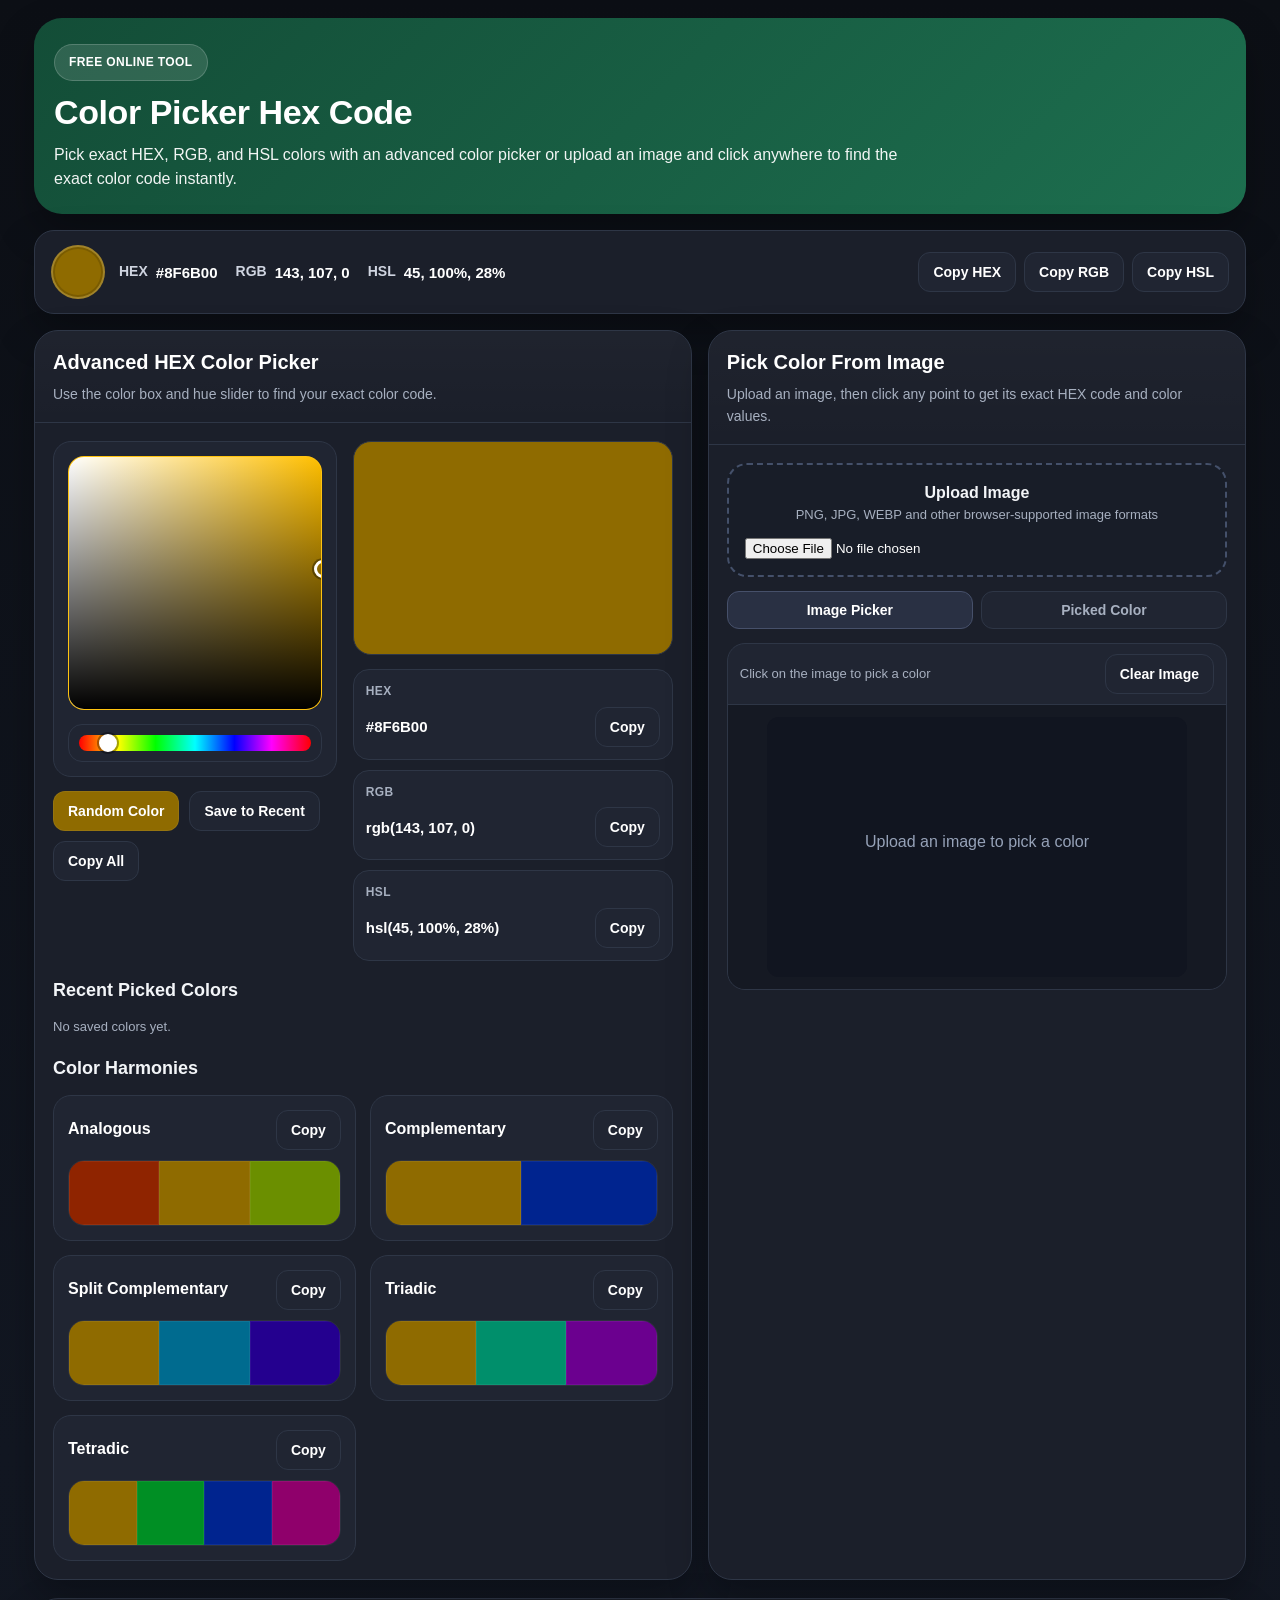
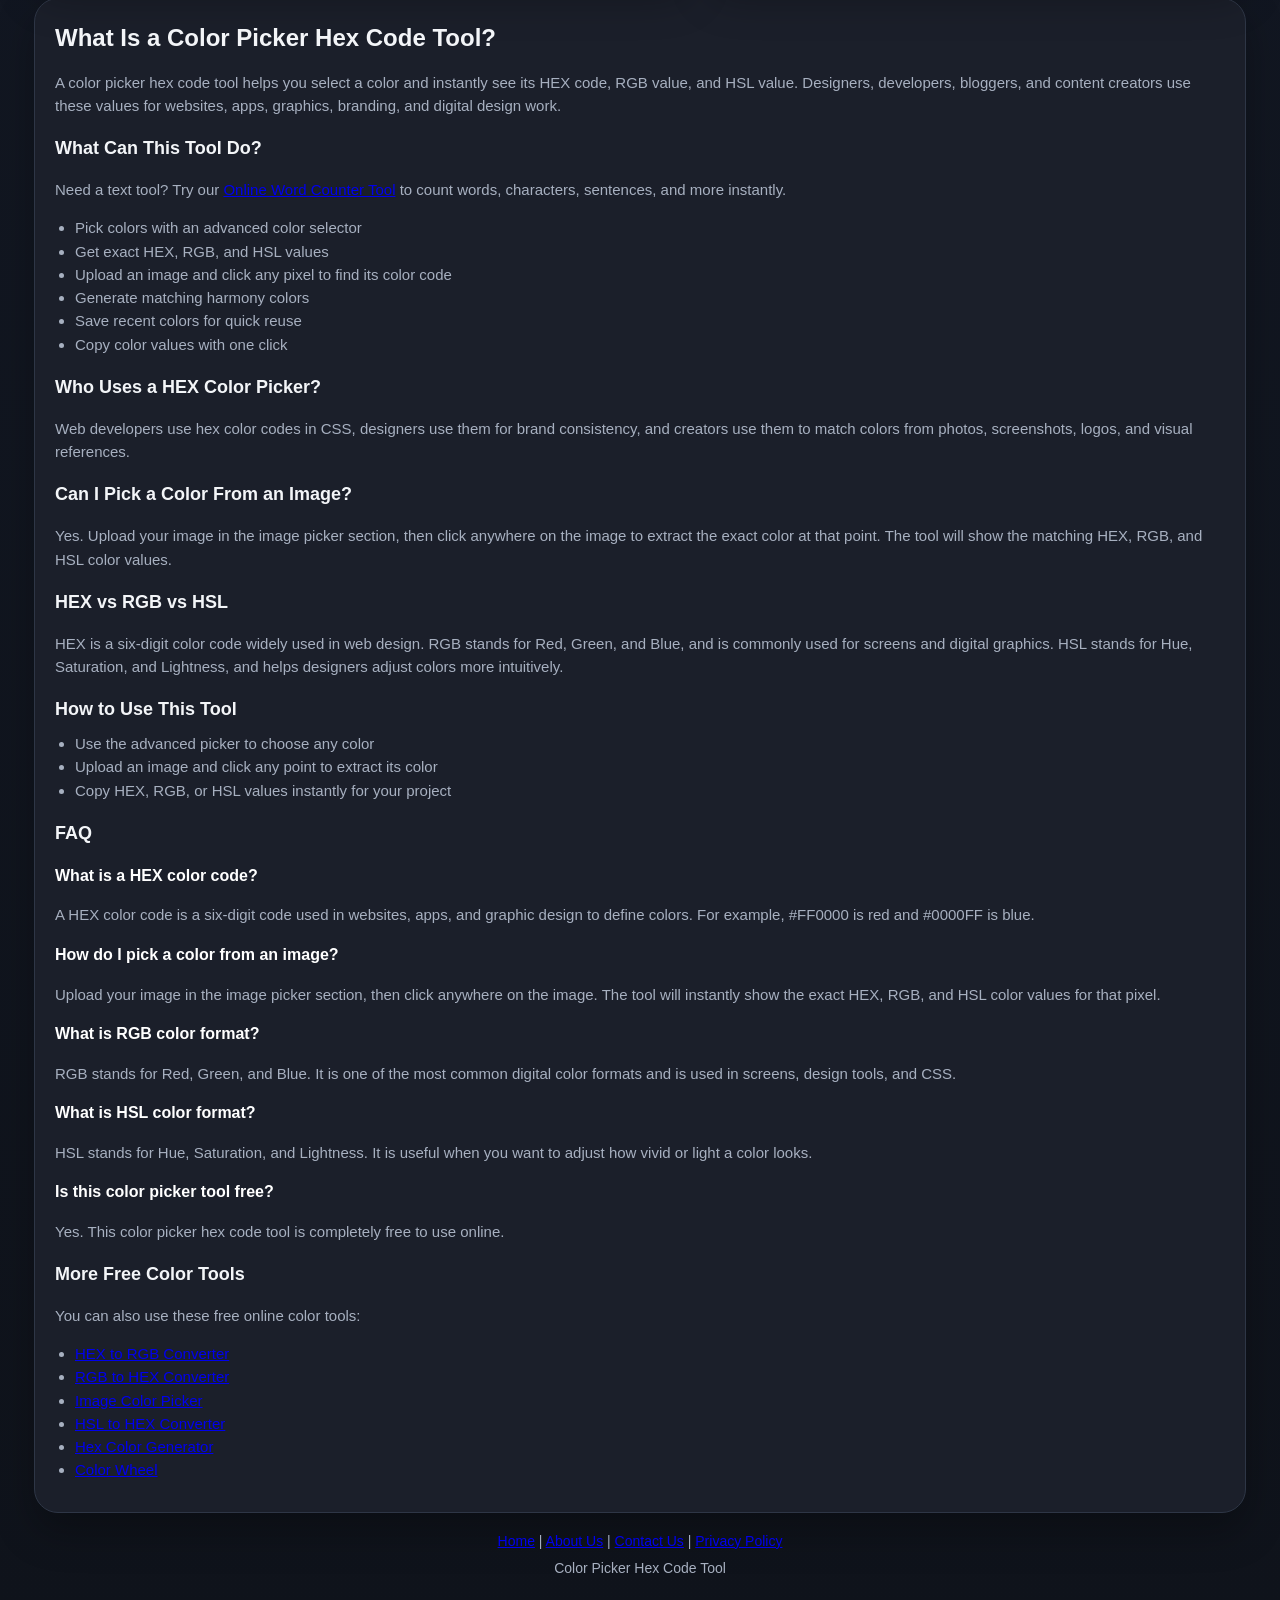
==== commit ddafc5ca: "Update index.html" ====
--- a/index.html
+++ b/index.html
@@ -2,7 +2,9 @@
 <html lang="en">
 <head>
   <meta charset="UTF-8" />
-  <link rel="icon" type="image/x-icon" href="/favicon.ico" />
+  <link rel="icon" href="/favicon.ico" sizes="any">
+  <link rel="shortcut icon" href="/favicon.ico">
+  <link rel="apple-touch-icon" href="/favicon.ico">
   <!-- Google tag (gtag.js) -->
   <script async src="https://www.googletagmanager.com/gtag/js?id=G-P5N50SHEJW"></script>
   <script>
@@ -879,6 +881,9 @@
       </p>
 
       <h3>What Can This Tool Do?</h3>
+      <p>
+      Need a text tool? Try our <a href="https://onlinewordcountertool.com/" target="_blank" rel="noopener">Online Word Counter Tool</a> to count words, characters, sentences, and more instantly.
+      </p>
       <ul>
         <li>Pick colors with an advanced color selector</li>
         <li>Get exact HEX, RGB, and HSL values</li>
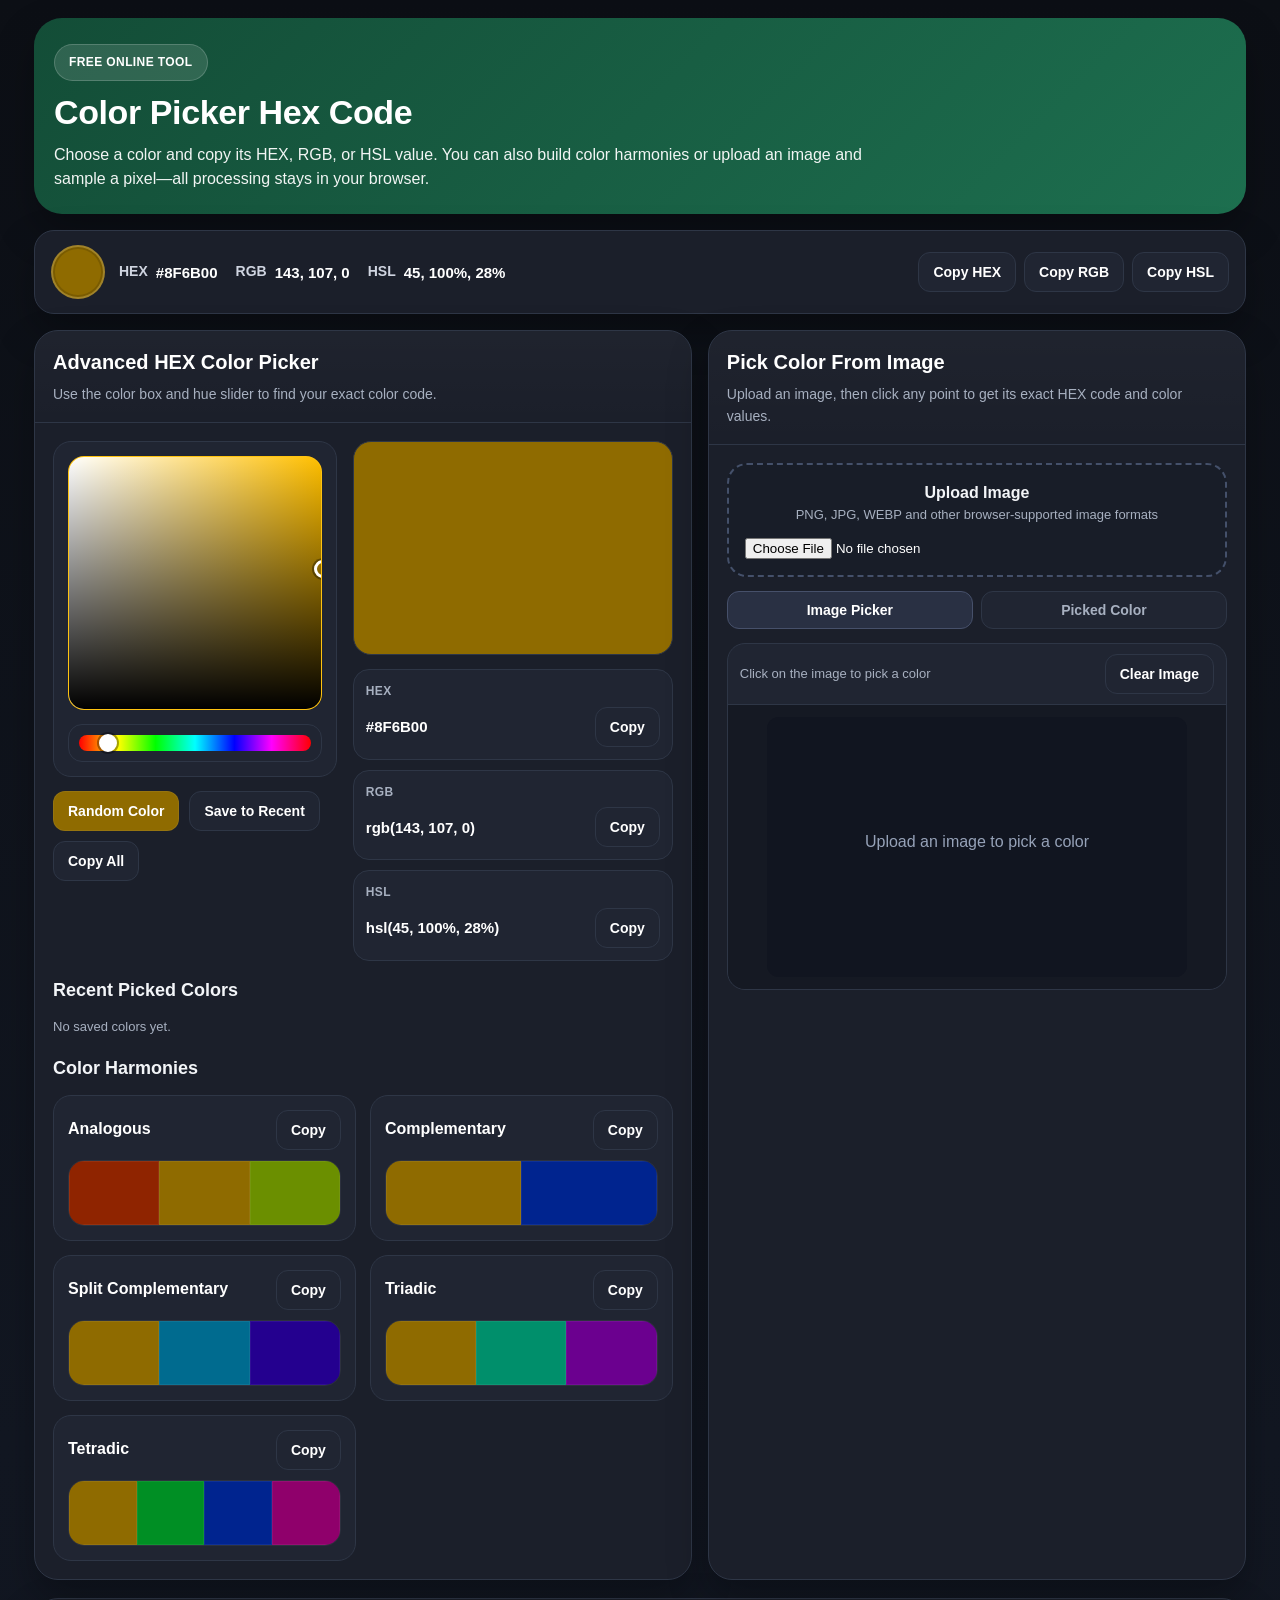
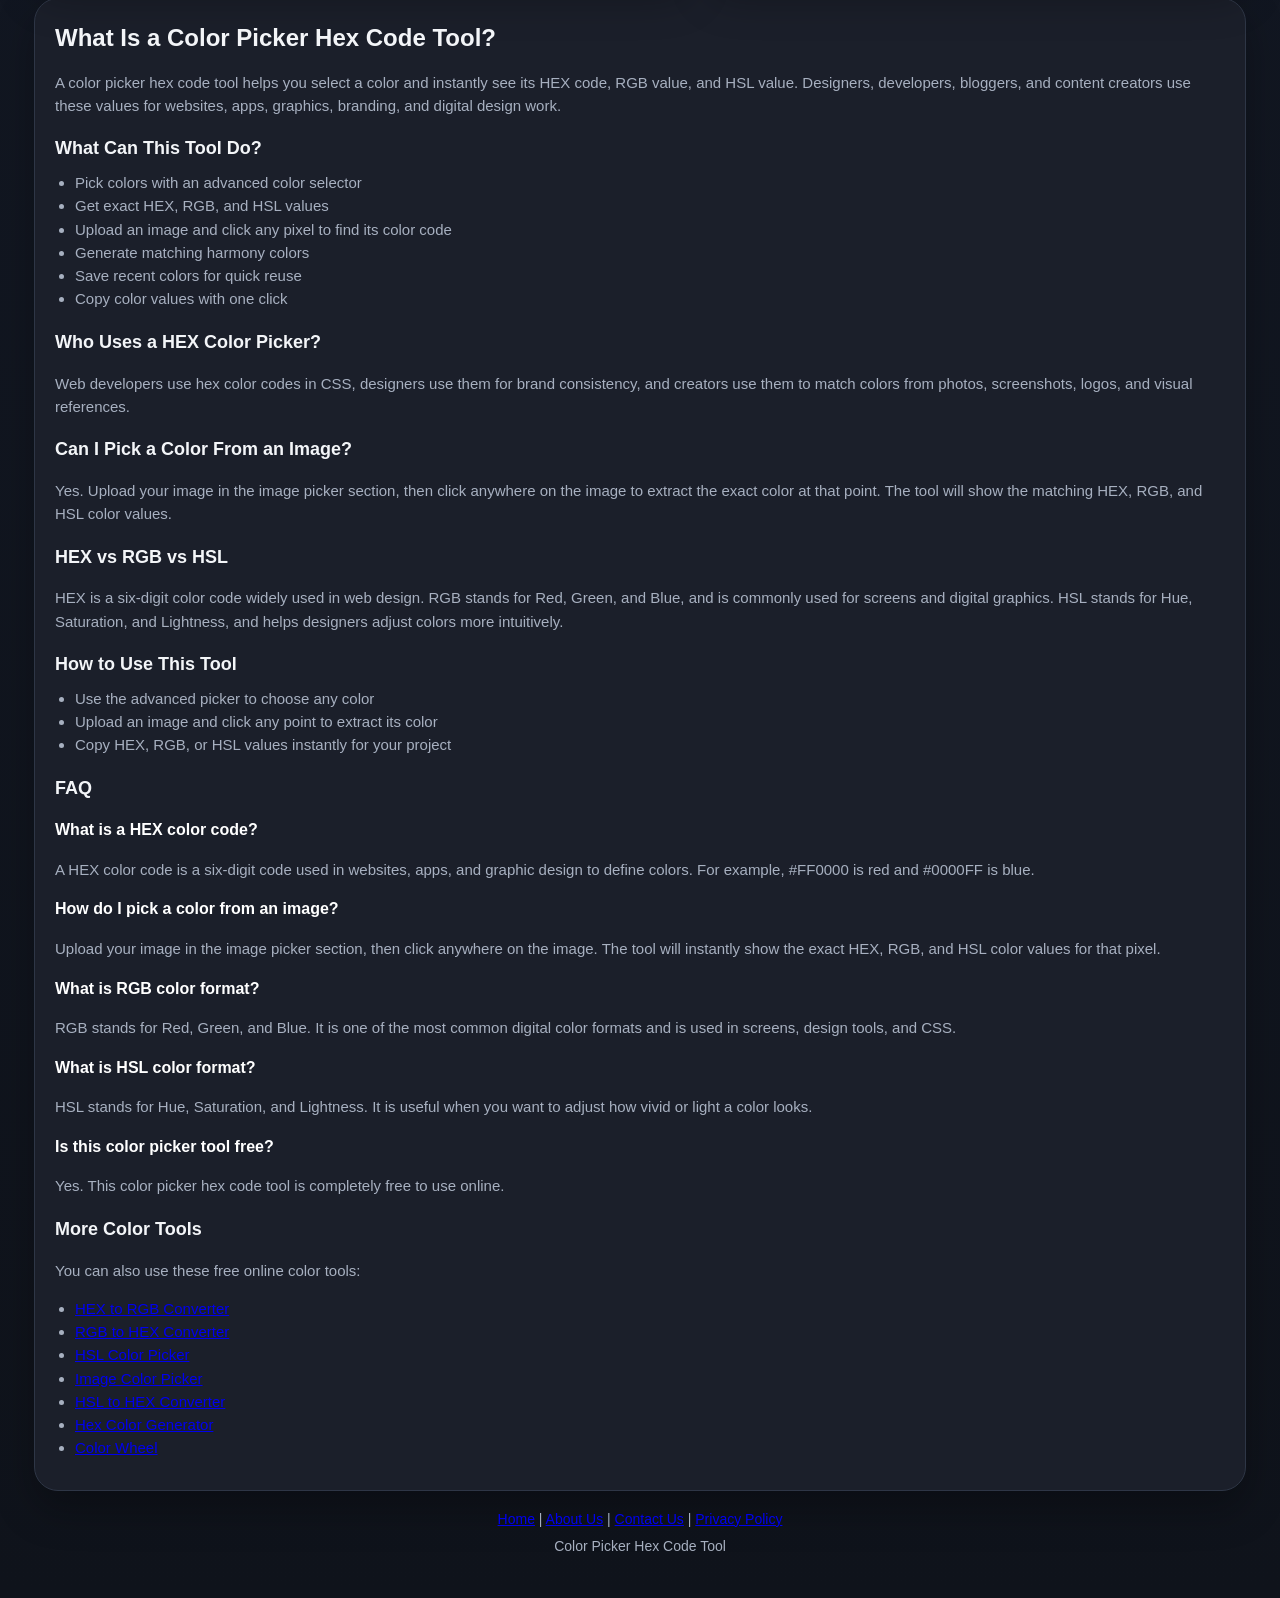
==== commit 806b9b12: "Improve color converters and search relevance" ====
--- a/index.html
+++ b/index.html
@@ -15,8 +15,8 @@
   </script>
   <meta name="viewport" content="width=device-width, initial-scale=1.0" />
 
-  <title>Color Picker Hex Code – Pick HEX, RGB, HSL Color From Picker or Image</title>
-  <meta name="description" content="Free Color Picker Hex Code tool. Pick HEX, RGB, and HSL colors with an advanced color picker or upload an image and click any pixel to get its exact color code online." />
+  <title>Color Picker Hex Code – HEX, RGB & HSL Color Tool</title>
+  <meta name="description" content="Use an online hex color picker to choose colors, copy HEX, RGB and HSL values, build harmonies, or pick a color from an uploaded image.">
   <meta name="keywords" content="color picker hex code, hex color picker, color picker, image color picker, pick color from image, hex code picker, rgb color picker, hsl color picker" />
   <meta name="robots" content="index, follow" />
   <meta name="theme-color" content="#0f1117" />
@@ -683,9 +683,10 @@
     "@type":"WebApplication",
     "name":"Color Picker Hex Code",
     "url":"https://colorpickerhexcode.com/",
-    "applicationCategory":"UtilityApplication",
+    "applicationCategory":"DesignApplication",
     "operatingSystem":"Any",
-    "description":"A free online color picker hex code tool that lets users select colors and pick exact color values from uploaded images."
+    "browserRequirements":"Requires JavaScript",
+    "description":"An online color picker for selecting HEX, RGB and HSL colors and sampling colors from uploaded images."
   }
   </script>
 </head>
@@ -695,7 +696,7 @@
       <div class="eyebrow">Free Online Tool</div>
       <h1>Color Picker Hex Code</h1>
       <p>
-        Pick exact HEX, RGB, and HSL colors with an advanced color picker or upload an image and click anywhere to find the exact color code instantly.
+        Choose a color and copy its HEX, RGB, or HSL value. You can also build color harmonies or upload an image and sample a pixel—all processing stays in your browser.
       </p>
     </section>
 
@@ -881,9 +882,6 @@
       </p>
 
       <h3>What Can This Tool Do?</h3>
-      <p>
-      Need a text tool? Try our <a href="https://onlinewordcountertool.com/" target="_blank" rel="noopener">Online Word Counter Tool</a> to count words, characters, sentences, and more instantly.
-      </p>
       <ul>
         <li>Pick colors with an advanced color selector</li>
         <li>Get exact HEX, RGB, and HSL values</li>
@@ -941,7 +939,7 @@
       <p>
         Yes. This color picker hex code tool is completely free to use online.
       </p>
-      <h3>More Free Color Tools</h3>
+      <h3>More Color Tools</h3>
 
       <p>
       You can also use these free online color tools:
@@ -950,6 +948,7 @@
       <ul>
         <li><a href="/hex-to-rgb.html">HEX to RGB Converter</a></li>
         <li><a href="/rgb-to-hex.html">RGB to HEX Converter</a></li>
+        <li><a href="/hsl-color-picker.html">HSL Color Picker</a></li>
         <li><a href="/image-color-picker.html">Image Color Picker</a></li>
         <li><a href="/hsl-to-hex.html">HSL to HEX Converter</a></li>
         <li><a href="/hex-color-generator.html">Hex Color Generator</a></li>
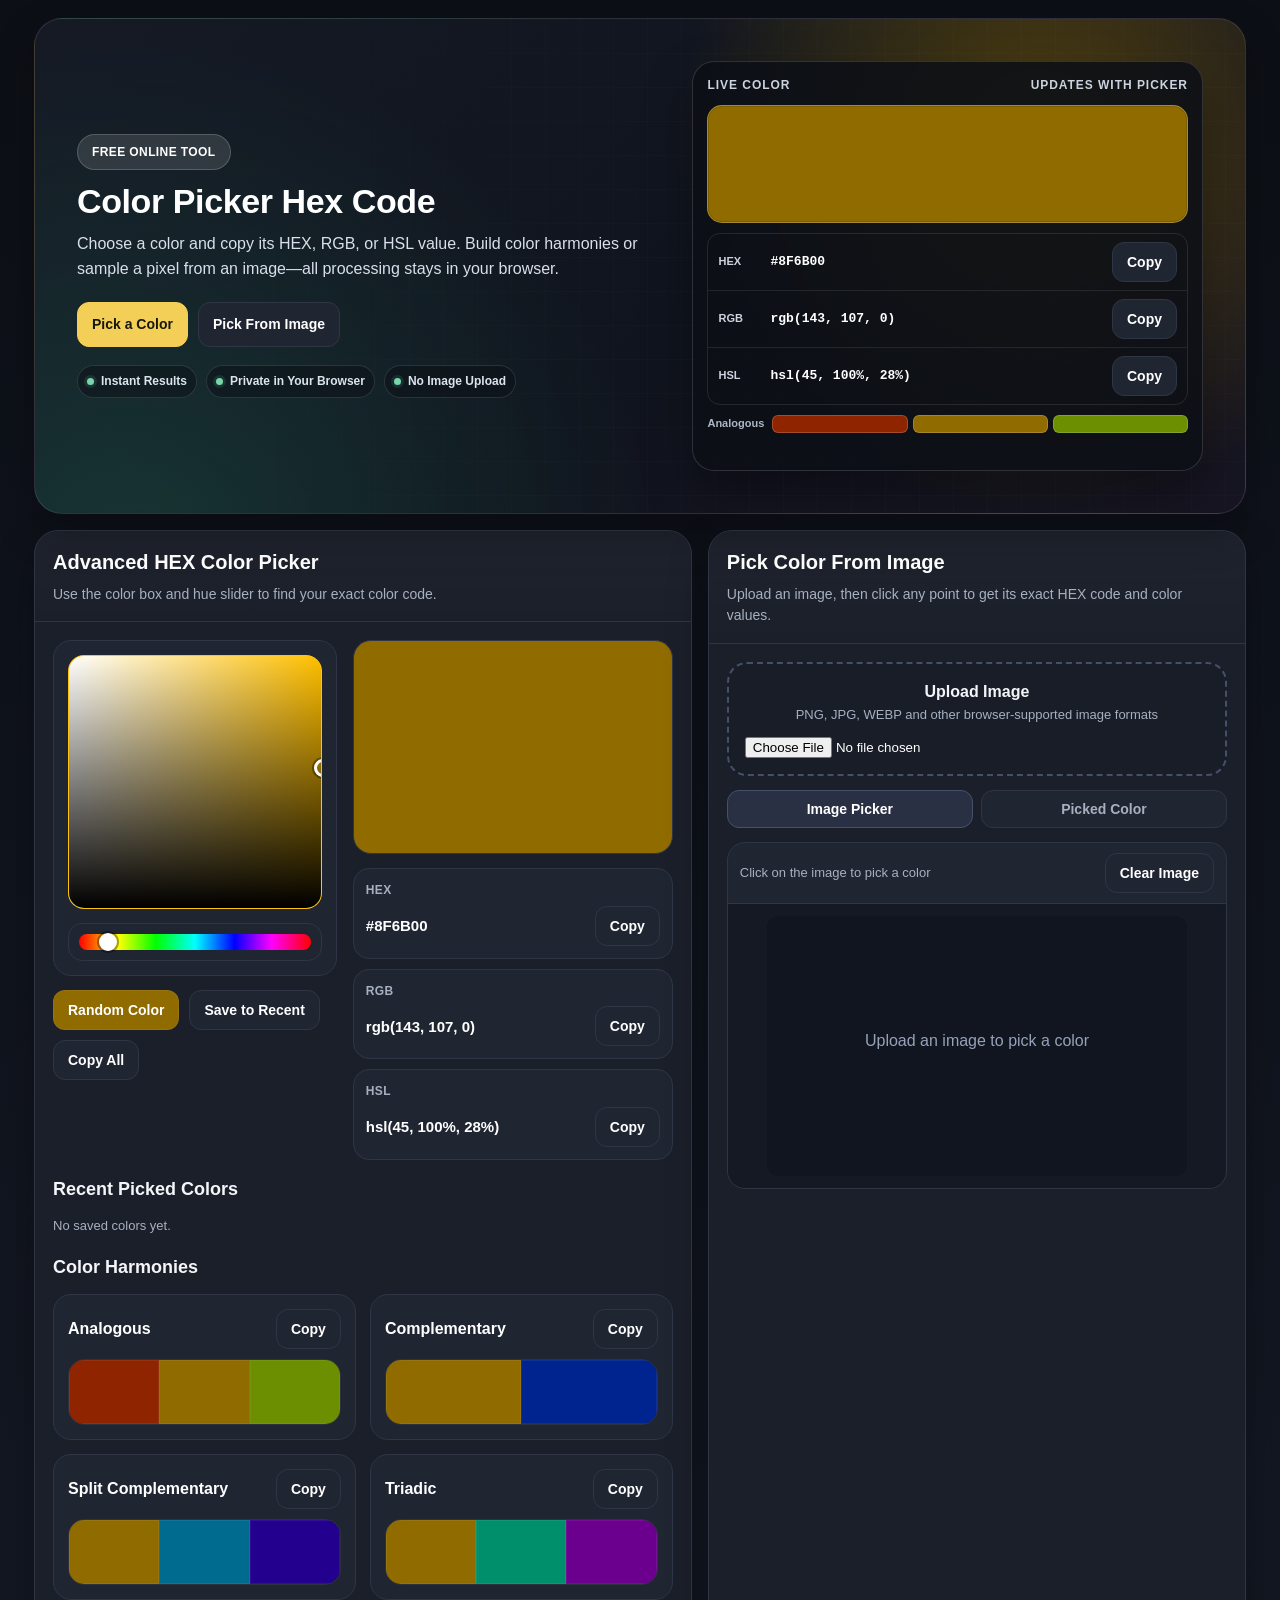
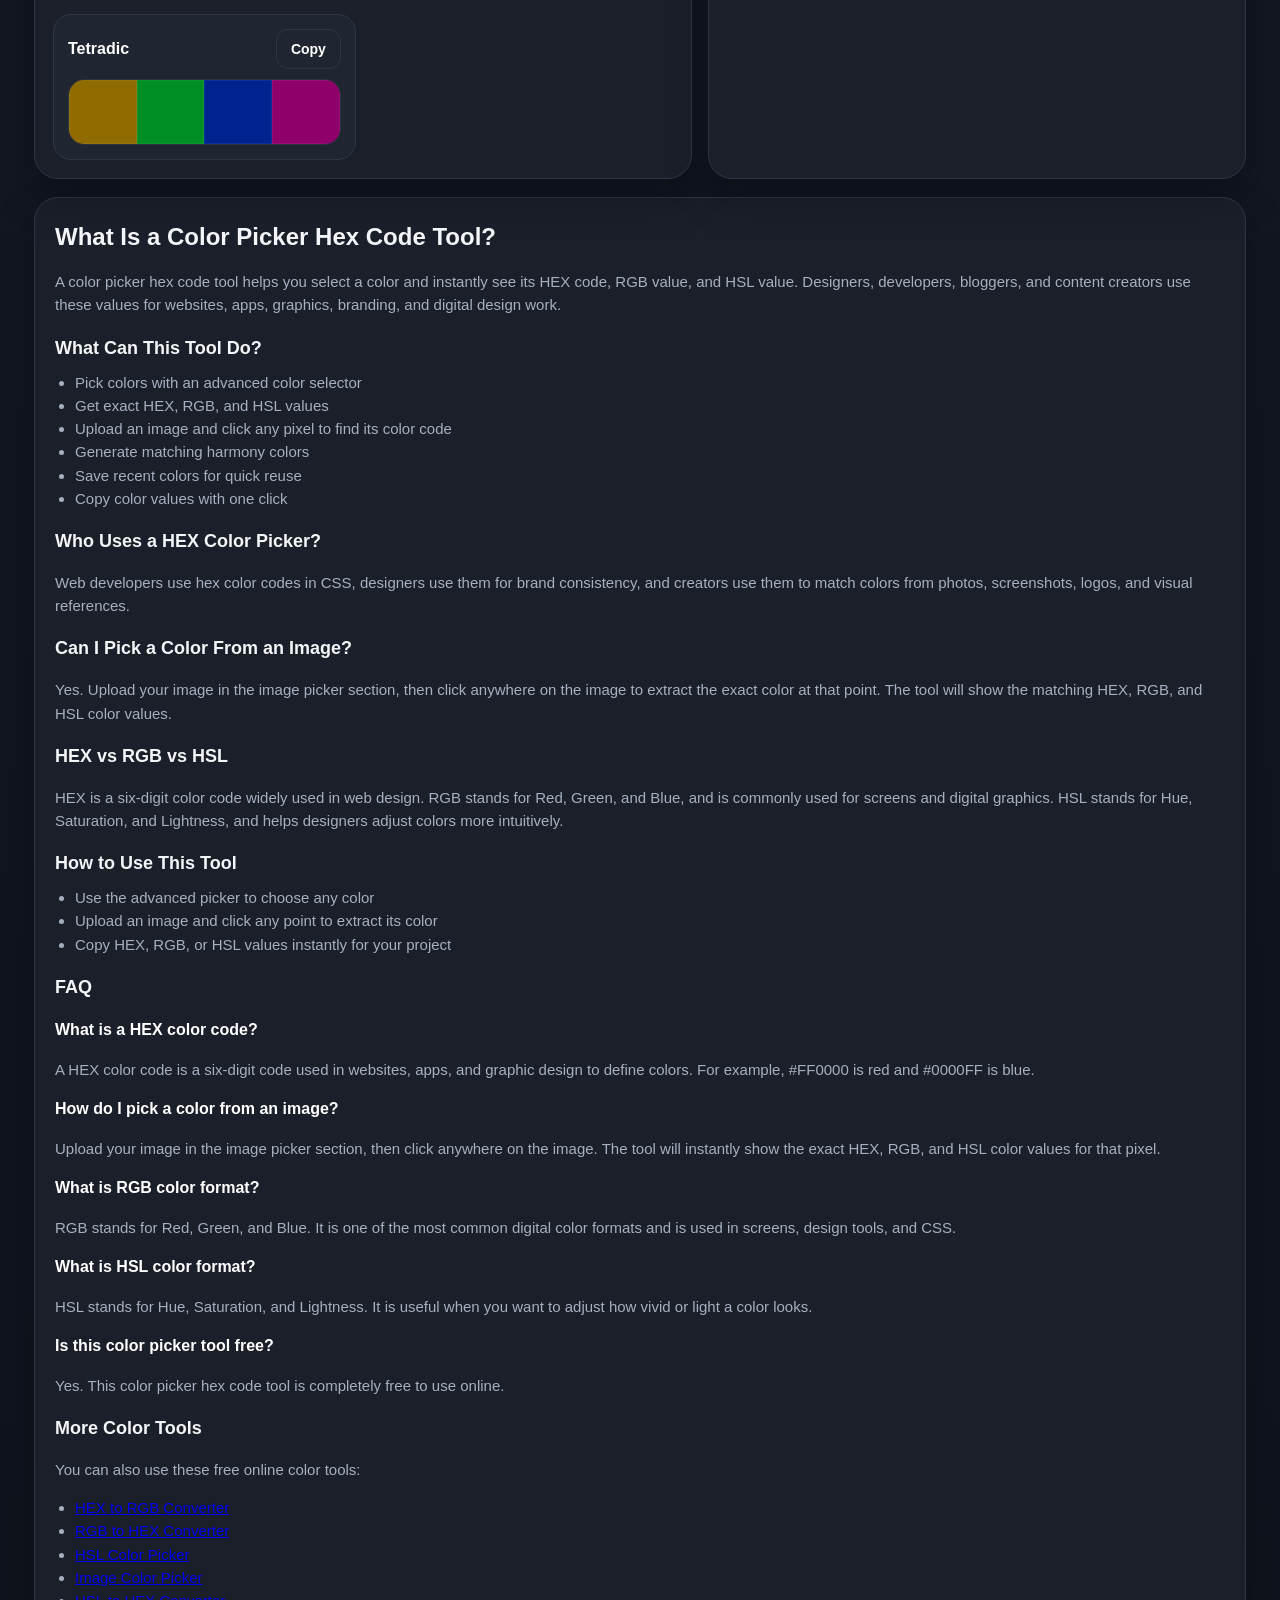
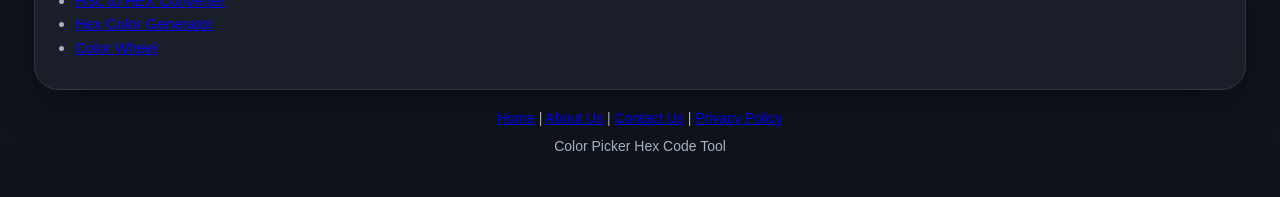
==== commit 5ac598ed: "Redesign homepage color preview hero" ====
--- a/index.html
+++ b/index.html
@@ -68,13 +68,38 @@
     }
 
     .hero{
-      background:linear-gradient(135deg, #134d37, #1d6f4f);
+      --hero-color:#8f6b00;
+      position:relative;
+      isolation:isolate;
+      display:grid;
+      grid-template-columns:minmax(0,1.05fr) minmax(390px,.95fr);
+      gap:clamp(24px,4vw,54px);
+      align-items:center;
+      overflow:hidden;
       color:#fff;
+      border:1px solid rgba(255,255,255,.11);
       border-radius:28px;
-      padding:26px 20px 22px;
+      padding:clamp(24px,4vw,42px);
       box-shadow:var(--shadow);
       margin-bottom:16px;
-    }
+      background:
+        radial-gradient(circle at 83% 26%, color-mix(in srgb, var(--hero-color) 52%, transparent), transparent 34%),
+        radial-gradient(circle at 8% 110%, rgba(36,132,102,.28), transparent 42%),
+        linear-gradient(135deg,#151a25 0%,#10141e 55%,#171522 100%);
+    }
+
+    .hero::before{
+      content:"";
+      position:absolute;
+      z-index:-1;
+      inset:0;
+      opacity:.22;
+      background-image:linear-gradient(rgba(255,255,255,.08) 1px,transparent 1px),linear-gradient(90deg,rgba(255,255,255,.08) 1px,transparent 1px);
+      background-size:34px 34px;
+      mask-image:linear-gradient(90deg,transparent,black 55%);
+    }
+
+    .hero-copy{position:relative;z-index:1;}
 
     .eyebrow{
       display:inline-block;
@@ -96,71 +121,81 @@
       letter-spacing:-.4px;
     }
 
-    .hero p{
+    .hero-copy > p{
       margin:12px 0 0;
-      max-width:860px;
+      max-width:620px;
       font-size:16px;
-      color:rgba(255,255,255,.94);
-    }
-
-    .top-bar{
-      background:var(--card);
-      border:1px solid var(--line);
-      border-radius:20px;
-      padding:14px 16px;
+      color:#d9dfeb;
+    }
+
+    .hero-actions{display:flex;gap:10px;flex-wrap:wrap;margin-top:20px;}
+    .hero-actions .btn{text-decoration:none;display:inline-flex;align-items:center;justify-content:center;}
+    .hero-actions .primary{background:#f4cf58;color:#19160c;border-color:#f4cf58;}
+    .hero-features{display:flex;gap:9px;flex-wrap:wrap;margin-top:18px;}
+    .hero-feature{display:inline-flex;align-items:center;gap:7px;padding:6px 9px;border:1px solid rgba(255,255,255,.12);border-radius:999px;background:rgba(11,14,21,.5);color:#dce3ed;font-size:12px;font-weight:700;}
+    .hero-feature::before{content:"";width:7px;height:7px;border-radius:50%;background:#77d6ac;box-shadow:0 0 0 3px rgba(119,214,172,.12);}
+
+    .hero-preview{
+      position:relative;
+      z-index:1;
+      padding:14px;
+      border:1px solid rgba(255,255,255,.14);
+      border-radius:22px;
+      background:rgba(12,15,22,.88);
+      box-shadow:0 22px 48px rgba(0,0,0,.35);
+    }
+
+    .hero-preview-head{display:flex;justify-content:space-between;align-items:center;gap:12px;margin-bottom:10px;color:#cbd3df;font-size:12px;font-weight:700;text-transform:uppercase;letter-spacing:.08em;}
+
+    .top-swatch{
+      width:100%;
+      height:118px;
+      border-radius:15px;
+      border:1px solid rgba(255,255,255,.2);
+      box-shadow:inset 0 0 0 1px rgba(0,0,0,.12);
+      background:#8f6b00;
+    }
+
+    .top-values{
       display:grid;
-      grid-template-columns:auto 1fr auto;
-      gap:14px;
+      gap:0;
+      margin-top:10px;
+      border:1px solid rgba(255,255,255,.1);
+      border-radius:13px;
+      overflow:hidden;
+    }
+
+    .top-item{
+      display:grid;
+      grid-template-columns:42px minmax(0,1fr) auto;
+      gap:10px;
       align-items:center;
-      box-shadow:var(--shadow);
-      margin-bottom:16px;
-    }
-
-    .top-swatch{
-      width:54px;
-      height:54px;
-      border-radius:50%;
-      border:2px solid rgba(255,255,255,.16);
-      box-shadow:inset 0 0 0 2px rgba(0,0,0,.15);
-      background:#8f6b00;
-      flex:none;
-    }
-
-    .top-values{
-      display:flex;
-      gap:18px;
-      flex-wrap:wrap;
-      align-items:center;
-      min-width:0;
-    }
-
-    .top-item{
-      display:flex;
-      gap:8px;
-      align-items:center;
-      flex-wrap:wrap;
-    }
+      padding:8px 10px;
+      border-bottom:1px solid rgba(255,255,255,.09);
+    }
+    .top-item:last-child{border-bottom:0;}
 
     .top-label{
-      font-size:14px;
+      font-size:11px;
       font-weight:700;
       color:#d9deea;
       opacity:.95;
     }
 
     .top-value{
-      font-size:15px;
+      font-size:13px;
+      font-family:ui-monospace,SFMono-Regular,Consolas,monospace;
       font-weight:800;
       color:#fff;
       word-break:break-word;
     }
 
-    .top-actions{
-      display:flex;
-      gap:8px;
-      flex-wrap:wrap;
-      justify-content:flex-end;
-    }
+    .hero-copy-btn{padding:6px 9px;border-radius:8px;font-size:11px;}
+    .hero-harmony{display:flex;align-items:center;gap:8px;margin-top:10px;}
+    .hero-harmony-label{color:#aeb7c6;font-size:11px;font-weight:700;}
+    .hero-harmony-swatches{display:grid;grid-template-columns:repeat(3,1fr);gap:5px;flex:1;}
+    .hero-harmony-swatch{height:18px;border:1px solid rgba(255,255,255,.18);border-radius:6px;}
+    .hero-status{min-height:18px;margin:5px 0 0;color:#88dfb8;font-size:12px;font-weight:700;}
 
     .grid{
       display:grid;
@@ -175,6 +210,7 @@
       box-shadow:var(--shadow);
       overflow:hidden;
     }
+    .card[id]{scroll-margin-top:16px;}
 
     .card-head{
       padding:16px 18px;
@@ -224,6 +260,8 @@
     .tab-btn:hover{
       transform:translateY(-1px);
     }
+
+    .btn:focus-visible,.tab-btn:focus-visible,a:focus-visible{outline:3px solid #79c2ff;outline-offset:3px;}
 
     .controls{
       display:flex;
@@ -613,6 +651,7 @@
     }
 
     @media (max-width:1020px){
+      .hero{grid-template-columns:minmax(0,1fr) minmax(340px,.82fr);gap:22px;}
       .grid{
         grid-template-columns:1fr;
       }
@@ -630,22 +669,18 @@
       }
 
       .hero{
+        grid-template-columns:1fr;
         border-radius:22px;
         padding:20px 16px 18px;
+        gap:20px;
       }
 
       h1{
         font-size:26px;
       }
 
-      .top-bar{
-        grid-template-columns:1fr;
-        justify-items:start;
-      }
-
-      .top-actions{
-        justify-content:flex-start;
-      }
+      .hero-actions .btn{flex:1;min-width:140px;}
+      .top-swatch{height:92px;}
 
       .picker-side{
         gap:10px;
@@ -674,6 +709,10 @@
         height:54px;
         border-radius:999px;
       }
+    }
+
+    @media (prefers-reduced-motion:reduce){
+      *,*::before,*::after{scroll-behavior:auto!important;transition-duration:.01ms!important;animation-duration:.01ms!important;animation-iteration-count:1!important;}
     }
   </style>
 
@@ -692,41 +731,37 @@
 </head>
 <body>
   <div class="container">
-    <section class="hero">
-      <div class="eyebrow">Free Online Tool</div>
-      <h1>Color Picker Hex Code</h1>
-      <p>
-        Choose a color and copy its HEX, RGB, or HSL value. You can also build color harmonies or upload an image and sample a pixel—all processing stays in your browser.
-      </p>
-    </section>
-
-    <section class="top-bar">
-      <div class="top-swatch" id="topSwatch"></div>
-
-      <div class="top-values">
-        <div class="top-item">
-          <span class="top-label">HEX</span>
-          <span class="top-value" id="topHex">#8F6B00</span>
+    <section class="hero" id="hero">
+      <div class="hero-copy">
+        <div class="eyebrow">Free Online Tool</div>
+        <h1>Color Picker Hex Code</h1>
+        <p>Choose a color and copy its HEX, RGB, or HSL value. Build color harmonies or sample a pixel from an image—all processing stays in your browser.</p>
+        <div class="hero-actions" aria-label="Start using a color tool">
+          <a class="btn primary" href="#advanced-color-picker">Pick a Color</a>
+          <a class="btn secondary" href="#image-color-picker">Pick From Image</a>
         </div>
-        <div class="top-item">
-          <span class="top-label">RGB</span>
-          <span class="top-value" id="topRgb">143, 107, 0</span>
-        </div>
-        <div class="top-item">
-          <span class="top-label">HSL</span>
-          <span class="top-value" id="topHsl">45, 100%, 28%</span>
+        <div class="hero-features" aria-label="Tool features">
+          <span class="hero-feature">Instant Results</span>
+          <span class="hero-feature">Private in Your Browser</span>
+          <span class="hero-feature">No Image Upload</span>
         </div>
       </div>
 
-      <div class="top-actions">
-        <button class="btn secondary" id="copyTopHexBtn">Copy HEX</button>
-        <button class="btn secondary" id="copyTopRgbBtn">Copy RGB</button>
-        <button class="btn secondary" id="copyTopHslBtn">Copy HSL</button>
+      <div class="hero-preview" aria-label="Current selected color">
+        <div class="hero-preview-head"><span>Live color</span><span>Updates with picker</span></div>
+        <div class="top-swatch" id="topSwatch" role="img" aria-label="Selected color preview"></div>
+        <div class="top-values">
+          <div class="top-item"><span class="top-label">HEX</span><span class="top-value" id="topHex">#8F6B00</span><button class="btn secondary hero-copy-btn" id="copyTopHexBtn" type="button" aria-label="Copy HEX color value">Copy</button></div>
+          <div class="top-item"><span class="top-label">RGB</span><span class="top-value" id="topRgb">rgb(143, 107, 0)</span><button class="btn secondary hero-copy-btn" id="copyTopRgbBtn" type="button" aria-label="Copy RGB color value">Copy</button></div>
+          <div class="top-item"><span class="top-label">HSL</span><span class="top-value" id="topHsl">hsl(45, 100%, 28%)</span><button class="btn secondary hero-copy-btn" id="copyTopHslBtn" type="button" aria-label="Copy HSL color value">Copy</button></div>
+        </div>
+        <div class="hero-harmony"><span class="hero-harmony-label">Analogous</span><div class="hero-harmony-swatches" id="heroHarmonySwatches" aria-label="Related analogous colors"></div></div>
+        <p class="hero-status" id="heroStatus" role="status" aria-live="polite"></p>
       </div>
     </section>
 
     <section class="grid">
-      <div class="card">
+      <div class="card" id="advanced-color-picker">
         <div class="card-head">
           <h2>Advanced HEX Color Picker</h2>
           <p>Use the color box and hue slider to find your exact color code.</p>
@@ -801,7 +836,7 @@
         </div>
       </div>
 
-      <div class="card">
+      <div class="card" id="image-color-picker">
         <div class="card-head">
           <h2>Pick Color From Image</h2>
           <p>Upload an image, then click any point to get its exact HEX code and color values.</p>
@@ -980,6 +1015,9 @@
     const topHex = document.getElementById('topHex');
     const topRgb = document.getElementById('topRgb');
     const topHsl = document.getElementById('topHsl');
+    const hero = document.getElementById('hero');
+    const heroHarmonySwatches = document.getElementById('heroHarmonySwatches');
+    const heroStatus = document.getElementById('heroStatus');
 
     const status = document.getElementById('status');
     const imageStatus = document.getElementById('imageStatus');
@@ -1188,14 +1226,21 @@
       svWrap.style.background = `hsl(${currentHue}, 100%, 50%)`;
       bigSwatch.style.background = hex;
       topSwatch.style.background = hex;
+      topSwatch.setAttribute('aria-label', `Selected color preview: ${hex}`);
+      hero.style.setProperty('--hero-color', hex);
 
       hexValue.textContent = hex;
       rgbValue.textContent = `rgb(${rgb.r}, ${rgb.g}, ${rgb.b})`;
       hslValue.textContent = `hsl(${hsl.h}, ${hsl.s}%, ${hsl.l}%)`;
 
       topHex.textContent = hex;
-      topRgb.textContent = `${rgb.r}, ${rgb.g}, ${rgb.b}`;
-      topHsl.textContent = `${hsl.h}, ${hsl.s}%, ${hsl.l}%`;
+      topRgb.textContent = `rgb(${rgb.r}, ${rgb.g}, ${rgb.b})`;
+      topHsl.textContent = `hsl(${hsl.h}, ${hsl.s}%, ${hsl.l}%)`;
+
+      const heroHarmony = makeHarmonyColors(hex).analogous;
+      heroHarmonySwatches.innerHTML = heroHarmony.map(color =>
+        `<span class="hero-harmony-swatch" style="background:${color}" title="${color}"></span>`
+      ).join('');
 
       positionPointers();
       renderHarmonies(hex);
@@ -1490,9 +1535,9 @@
     copyRgbBtn.addEventListener('click', () => copyText(getCurrentRgb()));
     copyHslBtn.addEventListener('click', () => copyText(getCurrentHsl()));
 
-    copyTopHexBtn.addEventListener('click', () => copyText(topHex.textContent));
-    copyTopRgbBtn.addEventListener('click', () => copyText(topRgb.textContent));
-    copyTopHslBtn.addEventListener('click', () => copyText(topHsl.textContent));
+    copyTopHexBtn.addEventListener('click', () => copyText(topHex.textContent, heroStatus));
+    copyTopRgbBtn.addEventListener('click', () => copyText(topRgb.textContent, heroStatus));
+    copyTopHslBtn.addEventListener('click', () => copyText(topHsl.textContent, heroStatus));
 
     imageUpload.addEventListener('change', e => {
       const file = e.target.files[0];
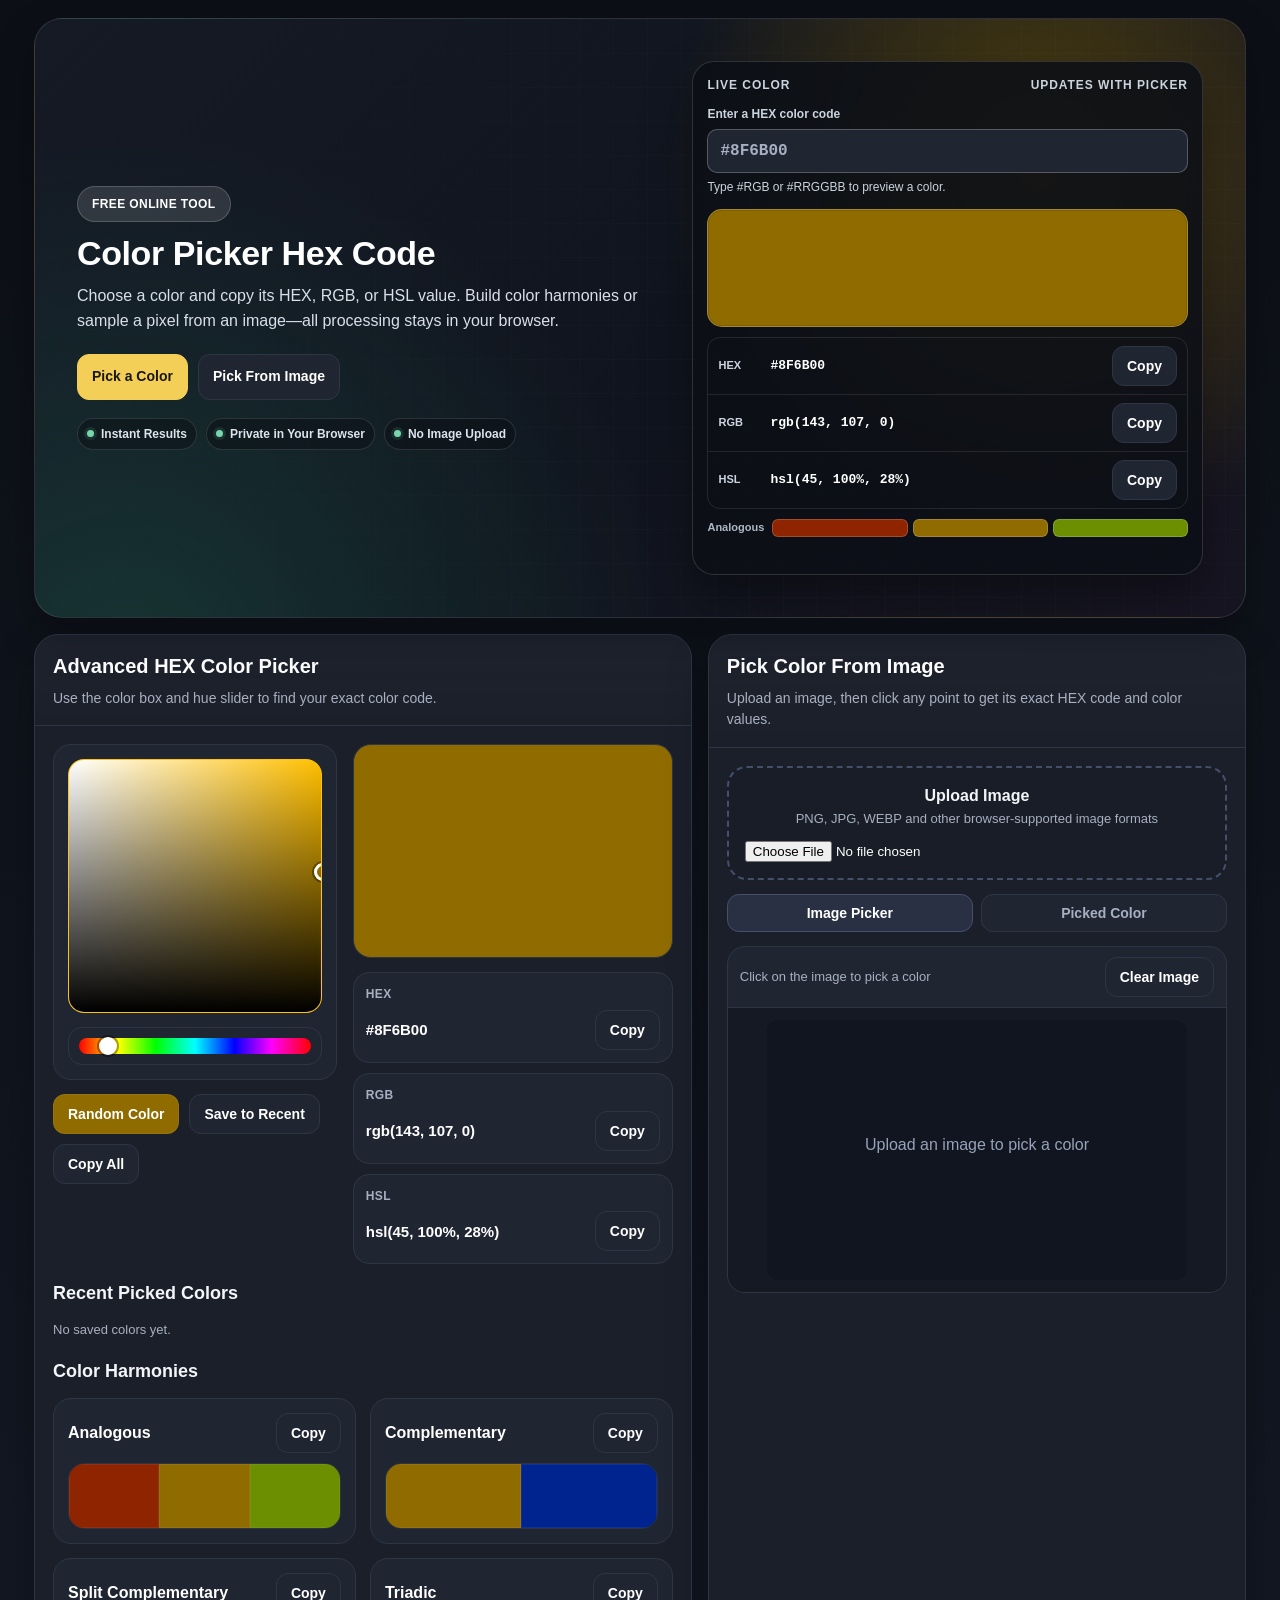
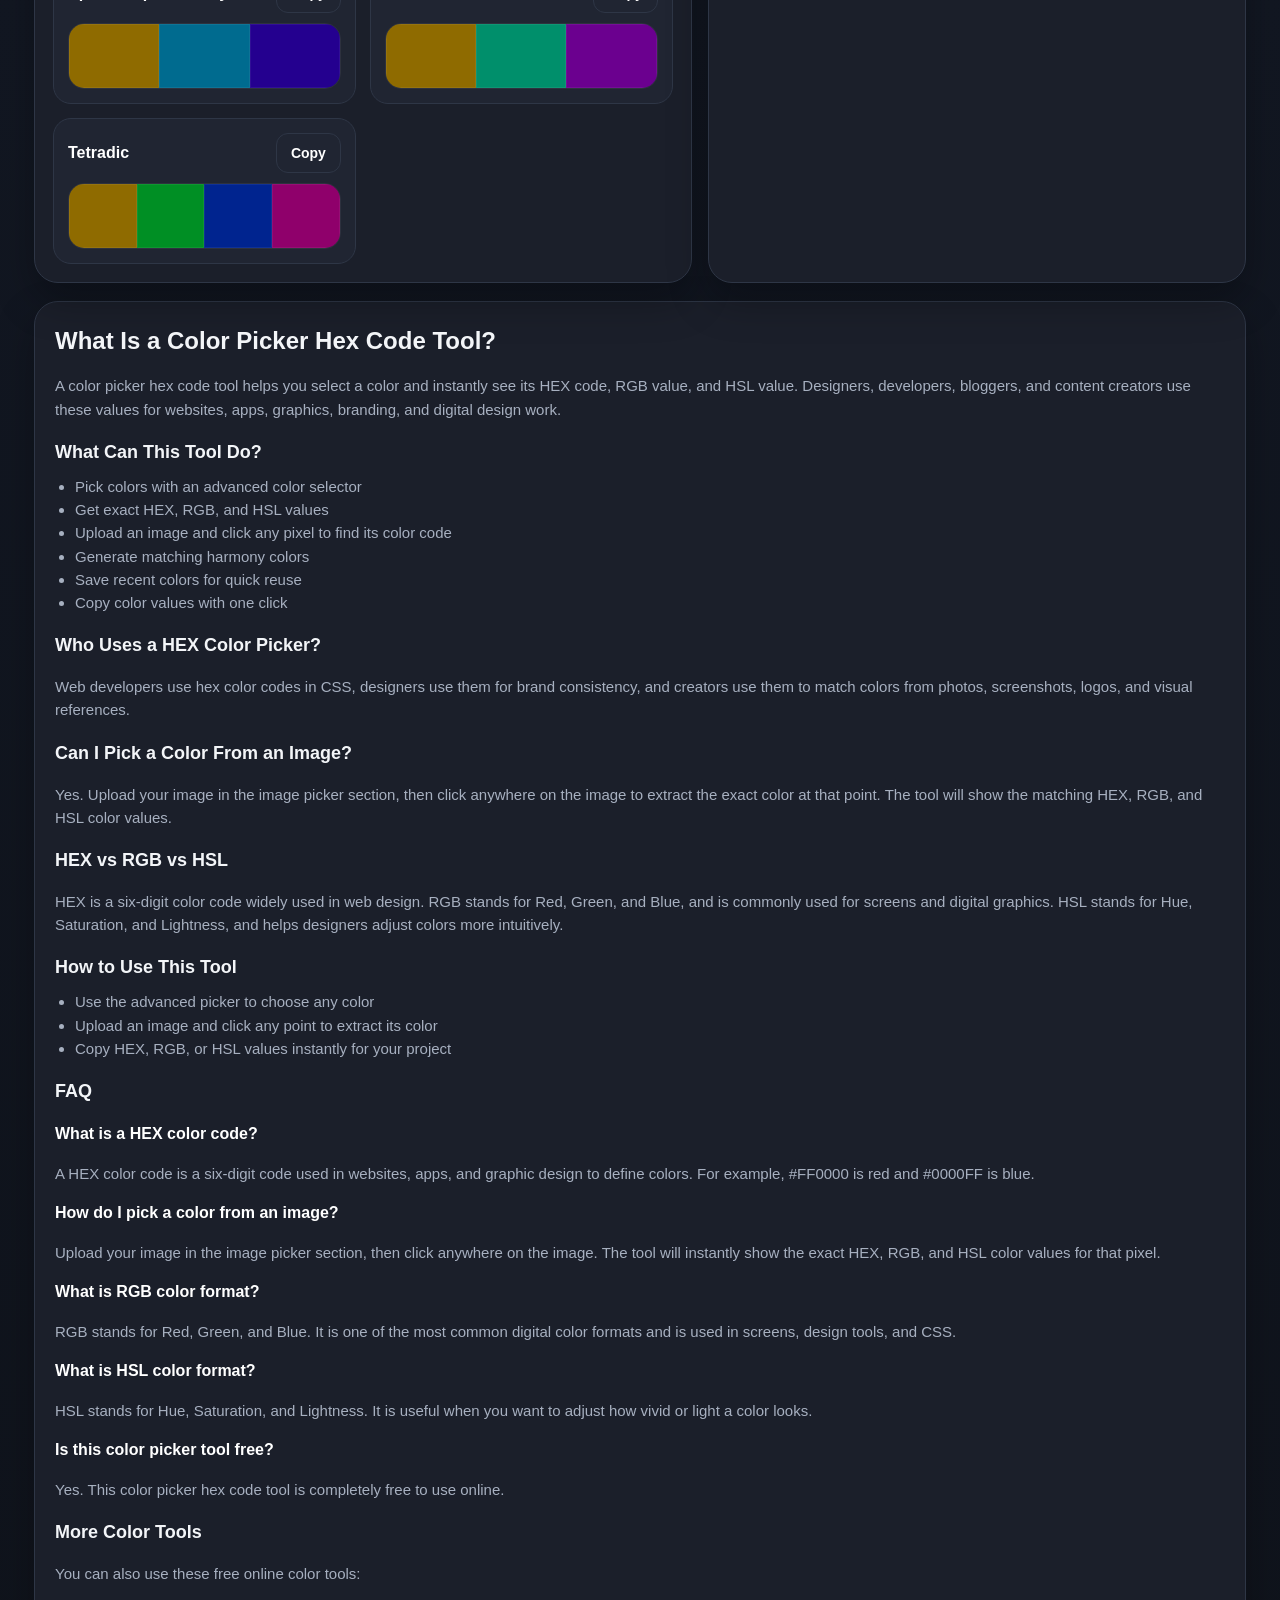
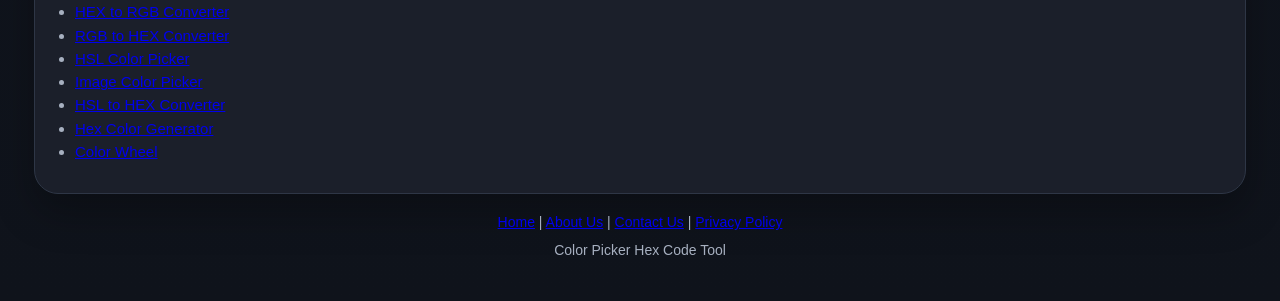
==== commit 9be84cf0: "Add editable HEX field to homepage preview Update the existing preview, values, picker and harmonies" ====
--- a/index.html
+++ b/index.html
@@ -146,6 +146,14 @@
     }
 
     .hero-preview-head{display:flex;justify-content:space-between;align-items:center;gap:12px;margin-bottom:10px;color:#cbd3df;font-size:12px;font-weight:700;text-transform:uppercase;letter-spacing:.08em;}
+
+    .hero-hex-entry{margin:0 0 12px;}
+    .hero-hex-entry label{display:block;margin-bottom:6px;color:#cbd3df;font-size:12px;font-weight:700;}
+    .hero-hex-entry input{width:100%;min-height:44px;padding:10px 12px;border:1px solid rgba(255,255,255,.24);border-radius:10px;background:#202532;color:#fff;font:700 16px ui-monospace,SFMono-Regular,Consolas,monospace;}
+    .hero-hex-entry input::placeholder{color:#a7b0c0;opacity:1;}
+    .hero-hex-entry input:focus-visible{outline:3px solid #79c2ff;outline-offset:2px;}
+    .hero-hex-entry-hint{min-height:18px;margin:5px 0 0;color:#cbd3df;font-size:12px;}
+    .hero-hex-entry-hint.invalid{color:#ffbdad;}
 
     .top-swatch{
       width:100%;
@@ -749,6 +757,11 @@
 
       <div class="hero-preview" aria-label="Current selected color">
         <div class="hero-preview-head"><span>Live color</span><span>Updates with picker</span></div>
+        <div class="hero-hex-entry">
+          <label for="heroHexInput">Enter a HEX color code</label>
+          <input id="heroHexInput" type="text" inputmode="text" maxlength="7" placeholder="#8F6B00" autocomplete="off" spellcheck="false" aria-describedby="heroHexHint">
+          <p class="hero-hex-entry-hint" id="heroHexHint">Type #RGB or #RRGGBB to preview a color.</p>
+        </div>
         <div class="top-swatch" id="topSwatch" role="img" aria-label="Selected color preview"></div>
         <div class="top-values">
           <div class="top-item"><span class="top-label">HEX</span><span class="top-value" id="topHex">#8F6B00</span><button class="btn secondary hero-copy-btn" id="copyTopHexBtn" type="button" aria-label="Copy HEX color value">Copy</button></div>
@@ -1012,6 +1025,8 @@
     const rgbValue = document.getElementById('rgbValue');
     const hslValue = document.getElementById('hslValue');
 
+    const heroHexInput = document.getElementById('heroHexInput');
+    const heroHexHint = document.getElementById('heroHexHint');
     const topHex = document.getElementById('topHex');
     const topRgb = document.getElementById('topRgb');
     const topHsl = document.getElementById('topHsl');
@@ -1233,6 +1248,7 @@
       rgbValue.textContent = `rgb(${rgb.r}, ${rgb.g}, ${rgb.b})`;
       hslValue.textContent = `hsl(${hsl.h}, ${hsl.s}%, ${hsl.l}%)`;
 
+      if (document.activeElement !== heroHexInput) heroHexInput.value = '';
       topHex.textContent = hex;
       topRgb.textContent = `rgb(${rgb.r}, ${rgb.g}, ${rgb.b})`;
       topHsl.textContent = `hsl(${hsl.h}, ${hsl.s}%, ${hsl.l}%)`;
@@ -1535,6 +1551,23 @@
     copyRgbBtn.addEventListener('click', () => copyText(getCurrentRgb()));
     copyHslBtn.addEventListener('click', () => copyText(getCurrentHsl()));
 
+    function applyTypedHex(showError = false) {
+      const value = heroHexInput.value.trim();
+      if (/^#?(?:[0-9a-f]{3}|[0-9a-f]{6})$/i.test(value)) {
+        setMainColorFromHex(value.startsWith('#') ? value : '#' + value);
+        heroHexHint.textContent = 'Color preview updated.';
+        heroHexHint.classList.remove('invalid');
+      } else {
+        heroHexHint.textContent = showError && value ? 'Enter a valid #RGB or #RRGGBB code.' : 'Type #RGB or #RRGGBB to preview a color.';
+        heroHexHint.classList.toggle('invalid', Boolean(showError && value));
+      }
+    }
+    heroHexInput.addEventListener('input', () => applyTypedHex());
+    heroHexInput.addEventListener('blur', () => applyTypedHex(true));
+    heroHexInput.addEventListener('keydown', event => {
+      if (event.key === 'Enter') { event.preventDefault(); applyTypedHex(true); }
+    });
+
     copyTopHexBtn.addEventListener('click', () => copyText(topHex.textContent, heroStatus));
     copyTopRgbBtn.addEventListener('click', () => copyText(topRgb.textContent, heroStatus));
     copyTopHslBtn.addEventListener('click', () => copyText(topHsl.textContent, heroStatus));
@@ -1610,3 +1643,4 @@
   </script>
 </body>
 </html>
+
